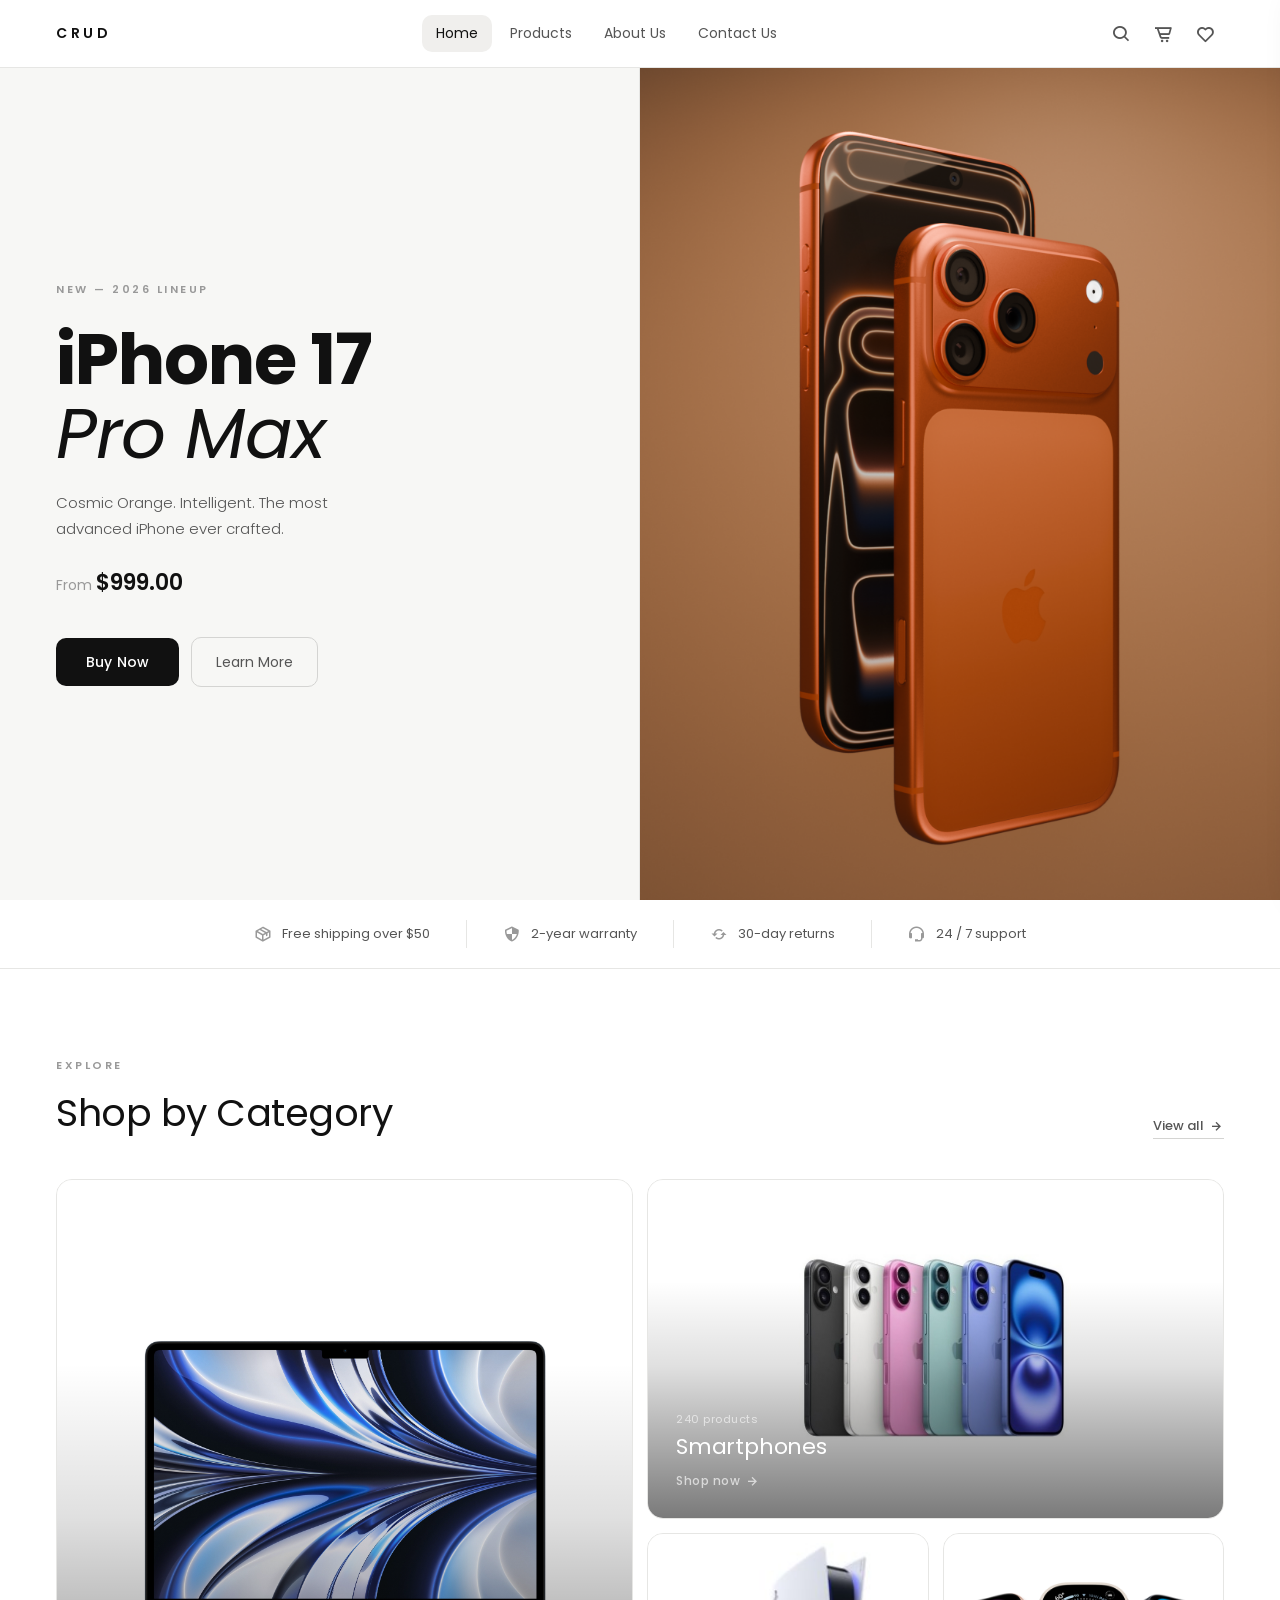
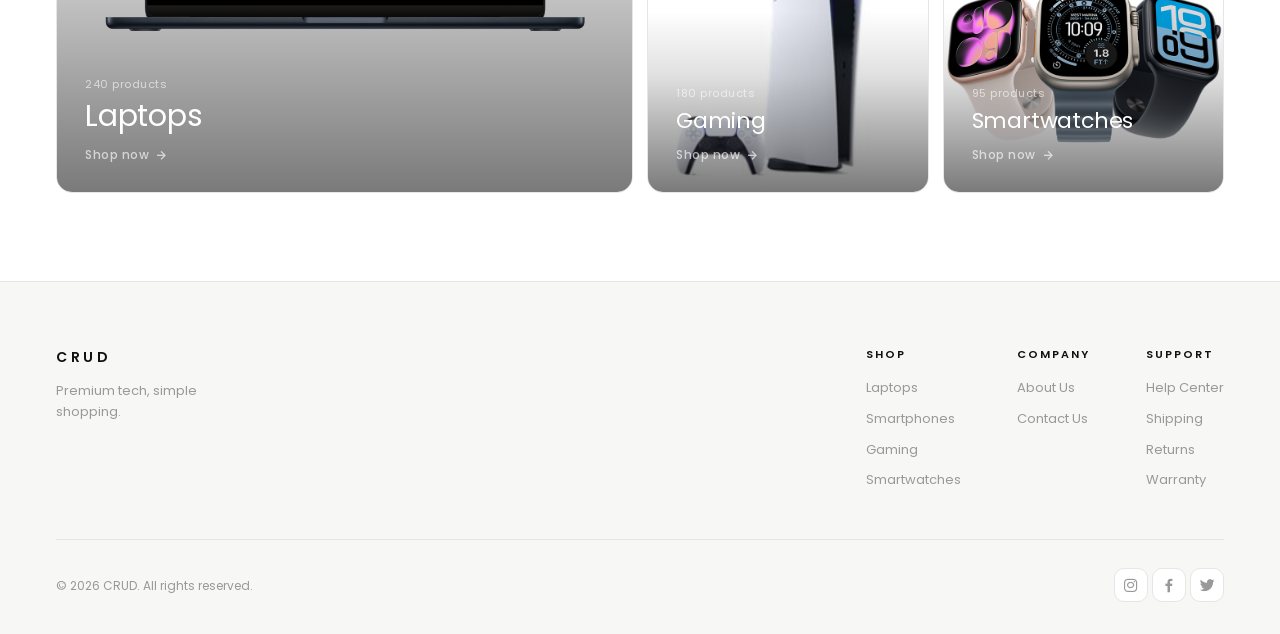
==== crud_store/index.html @ bd0807c9 "Add files via upload" ====
<!DOCTYPE html>
<html lang="en">
<head>
    <meta charset="UTF-8">
    <meta name="viewport" content="width=device-width, initial-scale=1.0">
    <title>CRUD — Tech Store</title>
    <link href="https://fonts.googleapis.com/css2?family=Poppins:ital,wght@0,300;0,400;0,500;0,600;1,400&display=swap" rel="stylesheet">
    <link href='https://unpkg.com/boxicons@2.1.4/css/boxicons.min.css' rel='stylesheet'>
    <link rel="stylesheet" href="style.css">
</head>
<body>

    <!-- ══ NAVBAR ══ -->
    <nav class="navbar" id="navbar">
        <!-- Add id="logo-trigger" to your existing logo element -->
        <p class="logo" id="logo-trigger">CRUD</p>
        <div class="nav-links">
            <a href="index.html" class="nav-link" style="color:#111111; background:#f0efed;">Home</a>
            <a href="products.html" class="nav-link">Products</a>
            <a href="about.html" class="nav-link">About Us</a>
            <a href="contact.html" class="nav-link">Contact Us</a>
        </div>
        <div class="nav-icons">
            <a href="#" aria-label="Search" id="search-trigger"><i class='bx bx-search'></i></a>
            
            <a href="#" aria-label="Cart" class="cart-wrap" id="cart-trigger">
                <i class='bx bx-cart-alt'></i>
                <span class="cart-badge" id="cart-counter">0</span>
            </a>
            
            <a href="#" aria-label="Wishlist" class="wish-wrap" id="wishlist-trigger">
                <i class='bx bx-heart'></i>
                <span class="wishlist-badge" id="wishlist-counter">0</span>
            </a>
        </div>
    </nav>

    <!-- Secret hint element (invisible until triggered) -->
    <div class="logo-hint" id="logo-hint"></div>

    <!-- ══ BANNER ══ -->
    <section class="banner">
        <div class="banner-left">
            <span class="banner-eyebrow" id="banner-eyebrow">New — 2026 Lineup</span>
            <h1 class="banner-title" id="banner-title">iPhone 17<br><em>Pro Max</em></h1>
            <p class="banner-desc" id="banner-desc">Cosmic Orange. Intelligent. The most advanced iPhone ever crafted.</p>
            <p class="banner-price" id="banner-price">From <strong>$999.00</strong></p>
            <div class="banner-btns">
                <a href="products.html" class="btn-dark">Buy Now</a>
                <a href="#" class="btn-ghost">Learn More</a>
            </div>
        </div>
        <div class="banner-right">
            <div class="banner-img-wrap">
                <img src="assets/haeder.png" alt="Featured Product" class="banner-img" id="banner-img">
            </div>
        </div>
    </section>

    <!-- ══ TRUST BAR ══ -->
    <div class="trust-bar">
        <div class="trust-item"><i class='bx bx-package'></i><span>Free shipping over $50</span></div>
        <div class="trust-divider"></div>
        <div class="trust-item"><i class='bx bx-shield-quarter'></i><span>2-year warranty</span></div>
        <div class="trust-divider"></div>
        <div class="trust-item"><i class='bx bx-refresh'></i><span>30-day returns</span></div>
        <div class="trust-divider"></div>
        <div class="trust-item"><i class='bx bx-support'></i><span>24 / 7 support</span></div>
    </div>

    <!-- ══ CATEGORIES ══ -->
    <section class="categories">
        <div class="section-header">
            <div>
                <p class="section-eyebrow">Explore</p>
                <h2 class="section-title">Shop by Category</h2>
            </div>
            <a href="#" class="view-all">View all <i class='bx bx-right-arrow-alt'></i></a>
        </div>
        <div class="cat-grid">
            <div class="cat-card cat-large">
                <a href="products.html?"><div class="cat-img-wrap"><img src="assets/macbook.jpg" alt="Laptop" class="cat-img"></div></a>
                <div class="cat-info">
                    <span class="cat-count">240 products</span>
                    <h3 class="cat-name">Laptops</h3>
                    <a href="products.html?category=laptops" class="cat-link">Shop now <i class='bx bx-right-arrow-alt'></i></a>
                </div>
            </div>
            <div class="cat-card cat-medium">
                <a href="products.html?category=smartphones"><div class="cat-img-wrap"><img src="assets/apple-iphone.jpg" alt="Smartphone" class="cat-img"></div></a>
                <div class="cat-info">
                    <span class="cat-count">240 products</span>
                    <h3 class="cat-name">Smartphones</h3>
                    <a href="products.html?category=smartphones" class="cat-link">Shop now <i class='bx bx-right-arrow-alt'></i></a>
                </div>
            </div>
            <div class="cat-card cat-small">
                <a href="products.html?category=gaming"><div class="cat-img-wrap"><img src="assets/ps5.jpg" alt="Gaming" class="cat-img"></div></a>
                <div class="cat-info">
                    <span class="cat-count">180 products</span>
                    <h3 class="cat-name">Gaming</h3>
                    <a href="products.html?category=gaming" class="cat-link">Shop now <i class='bx bx-right-arrow-alt'></i></a>
                </div>
            </div>
            <div class="cat-card cat-small">
                <a href="products.html?category=smartwatches"><div class="cat-img-wrap"><img src="assets/smartwatch.png" alt="Smartwatch" class="cat-img"></div></a>
                <div class="cat-info">
                    <span class="cat-count">95 products</span>
                    <h3 class="cat-name">Smartwatches</h3>
                    <a href="products.html?category=smartwatches" class="cat-link">Shop now <i class='bx bx-right-arrow-alt'></i></a>
                </div>
            </div>
        </div>
    </section>

    <!-- ══ FOOTER ══ -->
    <footer class="footer">
        <div class="footer-top">
            <div class="footer-brand">
                <p class="footer-logo">CRUD</p>
                <p class="footer-tagline">Premium tech, simple shopping.</p>
            </div>
            <div class="footer-nav">
                <div class="footer-col">
                    <p class="footer-col-title">Shop</p>
                    <a href="#">Laptops</a><a href="#">Smartphones</a><a href="#">Gaming</a><a href="#">Smartwatches</a>
                </div>
                <div class="footer-col">
                    <p class="footer-col-title">Company</p>
                    <a href="#">About Us</a><a href="#">Contact Us</a>
                </div>
                <div class="footer-col">
                    <p class="footer-col-title">Support</p>
                    <a href="#">Help Center</a><a href="#">Shipping</a><a href="#">Returns</a><a href="#">Warranty</a>
                </div>
            </div>
        </div>
        <div class="footer-bottom">
            <p>© 2026 CRUD. All rights reserved.</p>
            <div class="footer-social">
                <a href="#" aria-label="Instagram"><i class='bx bxl-instagram'></i></a>
                <a href="#" aria-label="Facebook"><i class='bx bxl-facebook'></i></a>
                <a href="#" aria-label="Twitter"><i class='bx bxl-twitter'></i></a>
            </div>
        </div>
    </footer>

    <script>
        // Load Dynamic Banner From API
        async function loadHeroBanner() {
            try {
                const res = await fetch('api/banner.php');
                const data = await res.json();
                if (data && data.title) {
                    document.getElementById('banner-eyebrow').textContent = data.eyebrow;
                    document.getElementById('banner-title').innerHTML = data.title.replace(/\n/g, '<br>');
                    document.getElementById('banner-desc').textContent = data.description;
                    document.getElementById('banner-price').innerHTML = data.price.includes('<strong>') ? data.price : `From <strong>${data.price}</strong>`;
                    document.getElementById('banner-img').src = data.img_path;
                }
            } catch (err) {
                console.error('Failed loading hero banner:', err);
            }
        }
        loadHeroBanner();
    </script>
    <script src="cart.js"></script>
    <script src="wishlist.js"></script>
    <script src="nav.js"></script>
    <div class="logo-hint" id="logo-hint"></div>
</body>
</html>
---- crud_store/style.css ----
@import url('https://fonts.googleapis.com/css2?family=Poppins:ital,wght@0,300;0,400;0,500;0,600;1,400&display=swap');

/* ── RESET ── */
*, *::before, *::after {
margin: 0;
padding: 0;
box-sizing: border-box;
}

html { scroll-behavior: smooth; }

body {
font-family: 'Poppins', sans-serif;
background: #ffffff;
color: #111111;
line-height: 1.6;
-webkit-font-smoothing: antialiased;
}

a { text-decoration: none; color: inherit; }

/* ══════════════════════════════════════
NAVBAR
══════════════════════════════════════ */
.navbar {
position: fixed;
top: 0; left: 0;
width: 100%;
height: 68px;
z-index: 100;
display: flex;
align-items: center;
justify-content: space-between;
padding: 0 56px;
background: rgba(255, 255, 255, 0.92);
backdrop-filter: blur(16px);
border-bottom: 1px solid #e6e6e4;
transition: box-shadow 0.3s cubic-bezier(0.4, 0, 0.2, 1);
}

.navbar.scrolled {
box-shadow: 0 2px 24px rgba(0, 0, 0, 0.06);
}

.logo {
font-size: 14px;
font-weight: 600;
letter-spacing: 3.5px;
color: #111111;
}

.nav-links {
display: flex;
gap: 4px;
}

.nav-link {
font-size: 14px;
font-weight: 400;
color: #555555;
padding: 7px 14px;
border-radius: 10px;
transition: color 0.2s, background 0.2s;
}

.nav-link:hover {
color: #111111;
background: #f7f7f5;
}

.nav-icons {
display: flex;
align-items: center;
gap: 4px;
}

.nav-icons a {
width: 38px;
height: 38px;
display: flex;
align-items: center;
justify-content: center;
font-size: 20px;
color: #555555;
border-radius: 10px;
transition: color 0.2s, background 0.2s;
position: relative;
}

.nav-icons a:hover {
color: #111111;
background: #f7f7f5;
}

/* ══ NAV ICON WRAPPERS ══ */
.cart-wrap, .wish-wrap { 
position: relative; 
display: flex; 
align-items: center; 
}

/* ══ GLOBAL BADGE STYLING (Matches Products Page) ══ */
.cart-badge, .wishlist-badge {
position: absolute; 
top: -6px;        /* Match this to exactly where you want it vertically */
right: -8px;      /* Snaps right against the upper edge of the icon */
background: #111111; 
color: #ffffff;
font-size: 10px; 
font-weight: 600;
width: 16px; 
height: 16px;
border-radius: 50%;
display: none;    /* The JavaScript script handles showing this as 'flex' if count > 0 */
align-items: center; 
justify-content: center;
}


.wish-drawer-close { cursor: pointer; border: none; background: none; font-size: 24px; }

/* ══════════════════════════════════════
BANNER
══════════════════════════════════════ */
.banner {
display: grid;
grid-template-columns: 1fr 1fr;
min-height: 100vh;
padding-top: 68px;
background: #f7f7f5;
}

.banner-left {
display: flex;
flex-direction: column;
justify-content: center;
padding: 80px 56px;
border-right: 1px solid #e6e6e4;
}

.banner-eyebrow {
display: inline-block;
font-size: 11px;
font-weight: 600;
letter-spacing: 2.5px;
text-transform: uppercase;
color: #999999;
margin-bottom: 24px;
}

.banner-title {
font-family: 'Poppins', sans-serif;
font-size: clamp(48px, 5.5vw, 80px);
font-weight:bolder;
line-height: 1.05;
letter-spacing: -1px;
color: #111111;
margin-bottom: 20px;
}

.banner-title em {
font-style: italic;
font-weight: 400;
}

.banner-desc {
font-size: 15px;
font-weight: 300;
color: #555555;
max-width: 340px;
line-height: 1.7;
margin-bottom: 24px;
}

.banner-price {
font-size: 14px;
color: #999999;
margin-bottom: 36px;
}

.banner-price strong {
font-size: 22px;
font-weight: 600;
color: #111111;
}

.banner-btns {
display: flex;
gap: 12px;
align-items: center;
}

.btn-dark {
display: inline-block;
background: #111111;
color: #ffffff;
font-size: 14px;
font-weight: 500;
padding: 13px 30px;
border-radius: 10px;
letter-spacing: 0.2px;
transition: background 0.2s, transform 0.15s;
}

.btn-dark:hover {
background: #333333;
transform: translateY(-1px);
}

.btn-ghost {
display: inline-block;
color: #555555;
font-size: 14px;
font-weight: 400;
padding: 13px 24px;
border-radius: 10px;
border: 1px solid #d4d4d2;
transition: color 0.2s, border-color 0.2s, background 0.2s;
}

.btn-ghost:hover {
color: #111111;
border-color: #111111;
background: #f0efed;
}

.banner-right {
position: relative;
overflow: hidden;
}

/* ══════════════════════════════════════
PLACEHOLDER
══════════════════════════════════════ */
.banner-img-wrap {
position: absolute;
inset: 0;
background-color: #ebebea;
}

.banner-img-wrap::after {
content: 'Banner Image';
position: absolute;
top: 50%;
left: 50%;
transform: translate(-50%, -50%);
font-size: 12px;
font-weight: 500;
letter-spacing: 2px;
color: #bbbbba;
white-space: nowrap;
pointer-events: none;
}

.banner-img {
width: 100%;
height: 100%;
object-fit: cover;
display: block;
position: relative;
z-index: 1;
transition: transform 0.6s cubic-bezier(0.4, 0, 0.2, 1);
}

.banner-right:hover .banner-img { transform: scale(1.02); }

/* ══════════════════════════════════════
TRUST BAR
══════════════════════════════════════ */
.trust-bar {
display: flex;
align-items: center;
justify-content: center;
background: #ffffff;
border-bottom: 1px solid #e6e6e4;
padding: 20px 56px;
}

.trust-item {
display: flex;
align-items: center;
gap: 10px;
padding: 0 36px;
font-size: 13px;
font-weight: 400;
color: #555555;
}

.trust-item i {
font-size: 18px;
color: #999999;
}

.trust-divider {
width: 1px;
height: 28px;
background: #e6e6e4;
flex-shrink: 0;
}

/* ══════════════════════════════════════
CATEGORIES
══════════════════════════════════════ */
.categories {
padding: 88px 56px;
background: #ffffff;
}

.section-header {
display: flex;
align-items: flex-end;
justify-content: space-between;
margin-bottom: 36px;
}

.section-eyebrow {
font-size: 11px;
font-weight: 600;
letter-spacing: 2.5px;
text-transform: uppercase;
color: #999999;
margin-bottom: 8px;
}

.section-title {
font-family: 'Poppins', sans-serif;
font-size: clamp(26px, 3vw, 38px);
font-weight: 400;
letter-spacing: -0.5px;
color: #111111;
}

.view-all {
display: inline-flex;
align-items: center;
gap: 4px;
font-size: 13px;
font-weight: 500;
color: #555555;
border-bottom: 1px solid #d4d4d2;
padding-bottom: 2px;
transition: color 0.2s, border-color 0.2s;
margin-bottom: 4px;
}

.view-all i { font-size: 16px; transition: transform 0.2s; }
.view-all:hover { color: #111111; border-color: #111111; }
.view-all:hover i { transform: translateX(3px); }

/* ══════════════════════════════════════
CATEGORY GRID LAYOUT
══════════════════════════════════════ */
.cat-grid {
display: grid;
grid-template-columns: repeat(8, 1fr);
grid-template-rows: 340px 260px;
gap: 14px;
}

.cat-large  { grid-column: span 4; grid-row: span 2; }
.cat-medium { grid-column: span 4; grid-row: span 1; }
.cat-small  { grid-column: span 2; grid-row: span 1; }

/* ══════════════════════════════════════
CARD BASE
══════════════════════════════════════ */
.cat-card {
position: relative;
border-radius: 16px;
overflow: hidden;
background: #f7f7f5;
border: 1px solid #e6e6e4;
cursor: pointer;
transition: transform 0.28s cubic-bezier(0.4, 0, 0.2, 1), box-shadow 0.28s cubic-bezier(0.4, 0, 0.2, 1);
}

.cat-card:hover {
transform: translateY(-4px);
box-shadow: 0 16px 40px rgba(0, 0, 0, 0.09);
}

/* ══════════════════════════════════════
IMG PLACEHOLDER
══════════════════════════════════════ */
.cat-img-wrap {
position: absolute;
inset: 0;
background-color: #ebebea;
}

.cat-img-wrap::after {
content: 'Image';
position: absolute;
top: 50%;
left: 50%;
transform: translate(-50%, -50%);
font-size: 11px;
font-weight: 500;
letter-spacing: 2px;
text-transform: uppercase;
color: #bbbbba;
pointer-events: none;
}

.cat-img {
width: 100%;
height: 100%;
object-fit: cover;
display: block;
position: relative;
z-index: 1;
transition: transform 0.5s cubic-bezier(0.4, 0, 0.2, 1);
}

.cat-card:hover .cat-img { transform: scale(1.04); }

.cat-card::after {
content: '';
position: absolute;
inset: 0;
background: linear-gradient(
to top,
rgba(0, 0, 0, 0.52) 0%,
rgba(0, 0, 0, 0.12) 45%,
transparent 70%
);
z-index: 2;
pointer-events: none;
}

/* ══════════════════════════════════════
CARD TEXT
══════════════════════════════════════ */
.cat-info {
position: absolute;
bottom: 0;
left: 0; right: 0;
z-index: 3;
padding: 28px;
color: #ffffff;
display: flex;
flex-direction: column;
gap: 5px;
}

.cat-count {
font-size: 11px;
font-weight: 400;
letter-spacing: 0.5px;
opacity: 0.6;
}

.cat-name {
font-family: 'Poppins', sans-serif;
font-size: 22px;
font-weight: 400;
letter-spacing: -0.2px;
line-height: 1.2;
}

.cat-large .cat-name { font-size: 30px; }

.cat-link {
display: inline-flex;
align-items: center;
gap: 4px;
font-size: 12px;
font-weight: 500;
letter-spacing: 0.5px;
color: rgba(255, 255, 255, 0.65);
margin-top: 6px;
transition: color 0.2s, gap 0.2s;
}

.cat-link i { font-size: 16px; }
.cat-card:hover .cat-link { color: #ffffff; gap: 8px; }

/* ══════════════════════════════════════
FOOTER
══════════════════════════════════════ */
.footer {
background: #f7f7f5;
border-top: 1px solid #e6e6e4;
padding: 64px 56px 32px;
}

.footer-top {
display: flex;
justify-content: space-between;
gap: 48px;
padding-bottom: 48px;
border-bottom: 1px solid #e6e6e4;
margin-bottom: 28px;
}

.footer-brand {
max-width: 200px;
}

.footer-logo {
font-size: 14px;
font-weight: 600;
letter-spacing: 3.5px;
margin-bottom: 12px;
}

.footer-tagline {
font-size: 13px;
color: #999999;
line-height: 1.6;
}

.footer-nav {
display: flex;
gap: 56px;
}

.footer-col {
display: flex;
flex-direction: column;
gap: 10px;
}

.footer-col-title {
font-size: 11px;
font-weight: 600;
letter-spacing: 2px;
text-transform: uppercase;
color: #111111;
margin-bottom: 4px;
}

.footer-col a {
font-size: 13px;
color: #999999;
transition: color 0.2s;
}

.footer-col a:hover { color: #111111; }

.footer-bottom {
display: flex;
align-items: center;
justify-content: space-between;
}

.footer-bottom > p {
font-size: 12px;
color: #999999;
}

.footer-social {
display: flex;
gap: 4px;
}

.footer-social a {
width: 34px;
height: 34px;
display: flex;
align-items: center;
justify-content: center;
font-size: 18px;
color: #999999;
border-radius: 10px;
border: 1px solid #e6e6e4;
background: #ffffff;
transition: color 0.2s, border-color 0.2s;
}

.footer-social a:hover {
color: #111111;
border-color: #d4d4d2;
}

/* ══════════════════════════════════════
PRODUCT PAGE
══════════════════════════════════════ */

.sidebar {
width: 220px;
height: calc(100vh - 68px - 59px);
background: #f7f7f5;
border-right: 1px solid #e6e6e4;
padding: 32px 30px;
}

li {
list-style: none;
margin-bottom: 5px;
padding: 7px 15px;
border-radius: 10px;
}

.sidebar li.active{
background-color: #ebebeb;
font-weight: 500;
color: #111111;
}

.sidebar li.active a{
font-weight: 700;
color: #111111;
}

li:hover {
background-color: #ebebeb;
transition: background-color 0.3s ease;
font-weight: 500;
transition: font-weight 0.3s ease;
}

li a { font-size: 13px; color: #4e4e4e;}

.cat {
font-size: 13px;
font-weight: 600;
letter-spacing: 2px;
text-transform: uppercase;
color: #999999;
margin-bottom: 20px;
}

.parent {
display: grid;
grid-template-columns: 220px auto;
grid-template-rows: 68px auto 59px;
}

.div1 {
grid-column: span 2 / span 2;
position: fixed;
z-index: 100;
}

.div2 {
grid-column: 1;
grid-row: 2;
grid-row-start: 2;
position: fixed;
margin-top: 68px;
z-index: 50;
}

.div3 {
grid-column: span 2 / span 2;
grid-column-start: 1;
grid-row-start: 3;
position: fixed;
bottom: 0;
width: 100%;
z-index: 100;
}

.div4 {
grid-column: 2;
grid-row: 2;
grid-column-start: 2;
grid-row-start: 2;
padding: 30px 50px;
}

/* ══════════════════════════════════════
PRODUCT BODY
══════════════════════════════════════ */
.topbar {
display: flex;
align-items: flex-start;
justify-content: space-between;
margin-bottom: 24px;
gap: 16px;
flex-wrap: wrap;
}

.topbar-right {
display: flex;
align-items: center;
gap: 8px;
flex-wrap: wrap;
}

.topbar-left h1 {
font-size: 20px;
font-weight: 400;
letter-spacing: -0.3px;
color: #111111;
}

.topbar-left p {
font-size: 13px;
color: #999999;
margin-top: 2px;
}

.search-box {
display: flex;
align-items: center;
gap: 7px;
background: #f7f7f5;
border: 1px solid #e6e6e4;
border-radius: 9px;
padding: 8px 13px;
transition: border-color 0.18s;
}

.search-box input {
border: none;
background: transparent;
outline: none;
font-family: 'Poppins', sans-serif;
font-size: 13px;
color: #111111;
width: 180px;
}

.sort-select {
font-family: 'Poppins', sans-serif;
font-size: 13px;
color: #555555;
background: #f7f7f5;
border: 1px solid #e6e6e4;
border-radius: 9px;
padding: 8px 30px 8px 12px;
outline: none;
cursor: pointer;
appearance: none;
background-repeat: no-repeat;
background-position: right 10px center;
transition: border-color 0.18s;
}

.bx-chevron-down {
font-size: 16px;
color: #000000;
}

/* ══════════════════════════════════════
PRODUCT FOOTER
══════════════════════════════════════ */
.product-footer {
background: #f7f7f5;
border-top: 1px solid #e6e6e4;
padding: 12px 56px 12px;
}

.footer-bottom.product {
display: flex;
align-items: center;
justify-content: space-between;
}

.footer-bottom.product > p {
font-size: 12px;
color: #999999;
}

.footer-social.product {
display: flex;
gap: 4px;
}

.footer-social.product a {
width: 34px;
height: 34px;
display: flex;
align-items: center;
justify-content: center;
font-size: 18px;
color: #999999;
border-radius: 10px;
border: 1px solid #e6e6e4;
background: #ffffff;
transition: color 0.2s, border-color 0.2s;
}

.footer-social.product a:hover {
color: #111111;
border-color: #d4d4d2;
}

/* ══════════════════════════════════════
RESULT COUNT
══════════════════════════════════════ */
.result-count {
font-size: 12.5px;
color: #bbbbba;
margin-bottom: 16px;
display: block;
}

/* Product grid */
.product-grid {
display: grid;
grid-template-columns: repeat(auto-fill, minmax(200px, 1fr));
gap: 16px;
}

/* Product card */
.product-card {
border: 1px solid #e6e6e4;
border-radius: 14px;
overflow: hidden;
background: #ffffff;
cursor: pointer;
position: relative;
display: flex;
flex-direction: column;
transition: border-color 0.22s, box-shadow 0.22s, transform 0.22s;
}
.product-card:hover {
border-color: #d4d4d2;
box-shadow: 0 8px 28px rgba(0,0,0,0.07);
transform: translateY(-3px);
}

/* Badge */
.card-badge {
position: absolute; top: 11px; left: 11px; z-index: 2;
font-size: 9.5px; font-weight: 600; letter-spacing: 0.6px;
text-transform: uppercase; padding: 3px 8px; border-radius: 20px;
pointer-events: none;
}
.badge-new  { background: #111111; color: #ffffff; }
.badge-sale { background: #e8483a; color: #ffffff; }
.badge-hot  { background: #f5a623; color: #ffffff; }

/* (badge styles consolidated in navbar section above) */

.card-wish {
position: absolute; top: 9px; right: 9px; z-index: 3;
width: 30px; height: 30px; border-radius: 50%;
background: rgba(255,255,255,0.9); border: 1px solid #e6e6e4;
display: flex; align-items: center; justify-content: center;
font-size: 16px; color: #cccccc; cursor: pointer;
transition: color 0.18s, border-color 0.18s;
}
.card-wish:hover, .card-wish.active { color: #e8483a; border-color: #e8483a; }

/* Image area */
.card-img {
width: 100%; aspect-ratio: 1 / 1;
background: #f7f7f5;
display: flex; align-items: center; justify-content: center;
font-size: 60px; flex-shrink: 0; user-select: none;
transition: background 0.22s;
object-fit: contain;
overflow: hidden;
}

.card-img img {
width: 100%;
height: 100%;
object-fit: cover;
transition: transform 0.5s cubic-bezier(0.4, 0, 0.2, 1);
}

.product-card:hover .card-img { background: #f0f0ee; }

/* Card body */
.card-body {
padding: 14px 15px 15px;
display: flex; flex-direction: column; gap: 4px; flex: 1;
}
.card-cat {
font-size: 10px; font-weight: 500;
letter-spacing: 1.5px; text-transform: uppercase; color: #bbbbba;
}
.card-name {
font-size: 13.5px; font-weight: 500; color: #111111;
line-height: 1.4;
display: -webkit-box;
-webkit-box-orient: vertical;
overflow: hidden;
}
.card-stars { display: flex; align-items: center; gap: 3px; margin-top: 1px; }
.card-stars i { font-size: 11px; color: #f5a623; }
.card-stars i.empty { color: #e0e0de; }
.card-stars span { font-size: 11px; color: #bbbbba; margin-left: 2px; }

.card-footer {
display: flex; align-items: center; justify-content: space-between;
margin-top: auto; padding-top: 11px;
border-top: 1px solid #f2f2f0;
}
.card-prices { display: flex; align-items: baseline; gap: 6px; }
.card-price { font-size: 16px; font-weight: 600; color: #111111; }
.card-price-old { font-size: 12px; color: #cccccc; text-decoration: line-through; }

.card-add {
width: 32px; height: 32px;
background: #111111; color: #ffffff;
border: none; border-radius: 9px;
display: flex; align-items: center; justify-content: center;
font-size: 17px; cursor: pointer; flex-shrink: 0;
transition: background 0.18s, transform 0.14s;
}
.card-add:hover { background: #333333; }
.card-add:active { transform: scale(0.93); }

/* No results */
.no-results {
grid-column: 1 / -1;
text-align: center; padding: 80px 20px; color: #bbbbba;
}
.no-results i { font-size: 36px; display: block; margin-bottom: 10px; }
.no-results p { font-size: 14px; color: #999999; }
.no-results small { font-size: 12px; }

/* Toast */
.toast {
position: fixed; bottom: 24px; left: 50%;
transform: translateX(-50%) translateY(16px);
background: #111111; color: #ffffff;
font-size: 13px; padding: 9px 18px; border-radius: 9px;
white-space: nowrap; opacity: 0; pointer-events: none;
transition: opacity 0.2s, transform 0.2s; z-index: 999;
display: flex; align-items: center; gap: 7px;
}
.toast.show { opacity: 1; transform: translateX(-50%) translateY(0); }

/* ══════════════════════════════════════
ABOUT PAGE
══════════════════════════════════════ */
.page-wrap {
padding-top: 68px;
}

/* ── Page Header ── */
.page-header {
background: #f7f7f5;
border-bottom: 1px solid #e6e6e4;
padding: 64px 56px;
}

.page-header .eyebrow {
font-size: 11px;
font-weight: 600;
letter-spacing: 2.5px;
text-transform: uppercase;
color: #999999;
margin-bottom: 16px;
}

.page-header h1 {
font-size: clamp(32px, 4vw, 52px);
font-weight: 600;
letter-spacing: -1px;
color: #111111;
line-height: 1.1;
margin-bottom: 16px;
}

.page-header h1 em {
font-style: italic;
font-weight: 400;
}

.page-header p {
font-size: 14px;
font-weight: 300;
color: #777777;
max-width: 480px;
line-height: 1.75;
}

/* ── Mission ── */
.mission {
padding: 72px 56px;
background: #ffffff;
border-bottom: 1px solid #e6e6e4;
display: grid;
grid-template-columns: 220px 1fr;
gap: 64px;
align-items: start;
}

.mission-label {
font-size: 11px;
font-weight: 600;
letter-spacing: 2.5px;
text-transform: uppercase;
color: #999999;
padding-top: 6px;
}

.mission-text {
font-size: clamp(18px, 2vw, 24px);
font-weight: 300;
font-style: italic;
color: #111111;
line-height: 1.65;
letter-spacing: -0.2px;
}

/* ── Values ── */
.values {
padding: 72px 56px;
background: #f7f7f5;
border-bottom: 1px solid #e6e6e4;
}

.values .section-eyebrow { margin-bottom: 8px; }
.values .section-title   { margin-bottom: 40px; }

.values-row {
display: grid;
grid-template-columns: repeat(3, 1fr);
gap: 16px;
}

.val-card {
background: #ffffff;
border: 1px solid #e6e6e4;
border-radius: 14px;
padding: 32px 28px;
transition: box-shadow 0.22s, transform 0.22s;
}

.val-card:hover {
box-shadow: 0 8px 28px rgba(0,0,0,0.06);
transform: translateY(-3px);
}

.val-card i {
font-size: 24px;
color: #999999;
margin-bottom: 16px;
display: block;
}

.val-card h3 {
font-size: 14px;
font-weight: 600;
color: #111111;
margin-bottom: 8px;
}

.val-card p {
font-size: 13px;
font-weight: 300;
color: #777777;
line-height: 1.75;
}

/* ── Team ── */
.team {
padding: 72px 56px;
background: #ffffff;
border-bottom: 1px solid #e6e6e4;
}

.team .section-eyebrow { margin-bottom: 8px; }
.team .section-title   { margin-bottom: 32px; }

.team-list {
display: flex;
flex-direction: column;
border: 1px solid #e6e6e4;
border-radius: 14px;
overflow: hidden;
}

.member-card {
display: flex;
align-items: center;
gap: 20px;
padding: 18px 24px;
border-bottom: 1px solid #e6e6e4;
background: #ffffff;
transition: background 0.2s;
}

.member-card:last-child { border-bottom: none; }
.member-card:hover { background: #f7f7f5; }

.member-avatar {
width: 48px;
height: 48px;
border-radius: 50%;
display: flex;
align-items: center;
justify-content: center;
font-size: 20px;
color: #aaaaaa;
flex-shrink: 0;
border: 1px solid #e6e6e4;
}

.member-card:nth-child(1) .member-avatar { background: #eeeae6; }
.member-card:nth-child(2) .member-avatar { background: #e6eaee; }
.member-card:nth-child(3) .member-avatar { background: #e6eeea; }
.member-card:nth-child(4) .member-avatar { background: #eee6ea; }
.member-card:nth-child(5) .member-avatar { background: #eaeeea; }
.member-card:nth-child(6) .member-avatar { background: #eeeae6; }
.member-card:nth-child(7) .member-avatar { background: #e6e6ee; }

.member-name {
font-size: 14px;
font-weight: 600;
color: #111111;
}

.member-role {
font-size: 12px;
font-weight: 400;
color: #999999;
margin-top: 2px;
}

/* ══════════════════════════════════════
CONTACT PAGE
══════════════════════════════════════ */
/* ── Page offset for fixed navbar ── */
.page-wrap {
padding-top: 68px;
}

/* ── Page Header ── */
.page-header {
background: #f7f7f5;
border-bottom: 1px solid #e6e6e4;
padding: 64px 56px;
}

.page-header .eyebrow {
font-size: 11px;
font-weight: 600;
letter-spacing: 2.5px;
text-transform: uppercase;
color: #999999;
margin-bottom: 16px;
}

.page-header h1 {
font-size: clamp(32px, 4vw, 52px);
font-weight: 600;
letter-spacing: -1px;
color: #111111;
line-height: 1.1;
margin-bottom: 16px;
}

.page-header h1 em {
font-style: italic;
font-weight: 400;
}

.page-header p {
font-size: 14px;
font-weight: 300;
color: #777777;
max-width: 440px;
line-height: 1.75;
}

/* ── Contact Body ── */
.contact-body {
display: grid;
grid-template-columns: 1fr 400px;
align-items: start;
border-bottom: 1px solid #e6e6e4;
}

/* ── FAQ Side ── */
.faq-side {
padding: 64px 56px;
border-right: 1px solid #e6e6e4;
}

.faq-side h2 {
font-size: 16px;
font-weight: 600;
color: #111111;
margin-bottom: 28px;
}

.faq-list {
display: flex;
flex-direction: column;
border: 1px solid #e6e6e4;
border-radius: 14px;
overflow: hidden;
}

.faq-item {
border-bottom: 1px solid #e6e6e4;
}

.faq-item:last-child { border-bottom: none; }

.faq-q {
display: flex;
justify-content: space-between;
align-items: center;
padding: 20px 24px;
cursor: pointer;
transition: background 0.2s;
gap: 16px;
}

.faq-q:hover { background: #f7f7f5; }

.faq-q span {
font-size: 14px;
font-weight: 500;
color: #111111;
}

.faq-q i {
font-size: 20px;
color: #999999;
flex-shrink: 0;
transition: transform 0.25s;
}

.faq-item.open .faq-q i { transform: rotate(45deg); }

.faq-a {
font-size: 13px;
font-weight: 300;
color: #777777;
line-height: 1.75;
max-height: 0;
overflow: hidden;
transition: max-height 0.3s ease, padding 0.3s ease;
padding: 0 24px;
}

.faq-item.open .faq-a {
max-height: 200px;
padding: 0 24px 20px;
}

/* ── Info Side ── */
.info-side {
padding: 64px 48px;
background: #f7f7f5;
}

.info-side h2 {
font-size: 16px;
font-weight: 600;
color: #111111;
margin-bottom: 28px;
}

.info-item {
display: flex;
gap: 16px;
align-items: flex-start;
margin-bottom: 28px;
padding-bottom: 28px;
border-bottom: 1px solid #e6e6e4;
}

.info-item:last-of-type {
border-bottom: none;
margin-bottom: 0;
padding-bottom: 0;
}

.info-icon {
width: 38px;
height: 38px;
background: #ffffff;
border: 1px solid #e6e6e4;
border-radius: 10px;
display: flex;
align-items: center;
justify-content: center;
font-size: 18px;
color: #555555;
flex-shrink: 0;
}

.info-text p:first-child {
font-size: 12px;
font-weight: 600;
letter-spacing: 1px;
text-transform: uppercase;
color: #999999;
margin-bottom: 4px;
}

.info-text p:last-child {
font-size: 13px;
color: #333333;
font-weight: 400;
line-height: 1.6;
}

/* ══════════════════════════════════════
RESPONSIVE
══════════════════════════════════════ */
@media (max-width: 1024px) {
.navbar { padding: 0 32px; }
.trust-bar { padding: 20px 32px; }
.categories { padding: 88px 32px; }
.footer { padding: 64px 32px 32px; }
.banner { grid-template-columns: 1fr; min-height: auto; }
.banner-left { border-right: none; border-bottom: 1px solid #e6e6e4; padding: 50px 32px 56px; }
.banner-right { height: 56vw; min-height: 280px; position: relative; }
.cat-grid {
grid-template-columns: 1fr 1fr;
grid-template-rows: 260px 240px 220px;}
.cat-large  { grid-column: span 2; grid-row: span 1; }
.cat-medium { grid-column: span 2; grid-row: span 1; }
.cat-small  { grid-column: span 1; grid-row: span 1; }
.footer-nav { gap: 32px; }
.page-header { padding: 56px 32px; }
.contact-body { grid-template-columns: 1fr; }
.form-side    { padding: 56px 32px; border-right: none; border-bottom: 1px solid #e6e6e4; }
.info-side    { padding: 48px 32px; }
.faq-section  { padding: 64px 32px; }
.page-header, .mission, .values, .team { padding-left: 32px; padding-right: 32px; }
.mission { grid-template-columns: 1fr; gap: 20px; }
}

@media (max-width: 768px) {
.navbar { padding: 0 24px; }
.nav-links { display: none; }
.trust-bar { flex-wrap: wrap; gap: 16px; padding: 20px 24px; }
.trust-item { padding: 0 16px; }
.trust-divider { display: none; }
.categories { padding: 60px 24px; }
.footer { padding: 48px 24px 24px; }
.footer-top { flex-direction: column; }
.footer-nav { flex-wrap: wrap; gap: 28px; }
.page-header  { padding: 48px 24px; }
.form-side    { padding: 48px 24px; }
.form-row     { grid-template-columns: 1fr; }
.form-group.full { grid-column: span 1; }
.info-side    { padding: 40px 24px; }
.faq-section  { padding: 56px 24px; }
.page-header, .mission, .values, .team { padding-left: 24px; padding-right: 24px; }
.values-row { grid-template-columns: 1fr; }
.team-row   { grid-template-columns: repeat(2, 1fr); }
}

@media (max-width: 560px) {
.cat-grid {
grid-template-columns: 1fr;
grid-template-rows: repeat(4, 220px);
gap: 12px;
}
.cat-large, .cat-medium, .cat-small { grid-column: span 1; }
.section-header { flex-direction: column; align-items: flex-start; gap: 12px; }
}

/* ══════════════════════════════════════════════
   CART DRAWER
   ══════════════════════════════════════════════ */
.cart-overlay {
    position: fixed; inset: 0;
    background: rgba(0,0,0,0.35);
    opacity: 0; pointer-events: none;
    z-index: 1200;
    transition: opacity 0.35s ease;
}
.cart-overlay.show { opacity: 1; pointer-events: auto; }

.cart-drawer {
    position: fixed; top: 0; right: -400px;
    width: 380px; height: 100vh;
    background: #ffffff; z-index: 1201;
    box-shadow: -5px 0 30px rgba(0,0,0,0.10);
    transition: right 0.4s cubic-bezier(0.16, 1, 0.3, 1);
    display: flex; flex-direction: column;
}
.cart-drawer.show { right: 0; }

.cart-header {
    display: flex; align-items: center; justify-content: space-between;
    padding: 22px 24px 18px;
    border-bottom: 1px solid #f0efed;
    flex-shrink: 0;
}
.cart-header h3 { font-size: 16px; font-weight: 600; color: #111; }
.cart-close {
    background: none; border: none; font-size: 24px; color: #999;
    cursor: pointer; display: flex; align-items: center; transition: color 0.2s;
    width: 32px; height: 32px; justify-content: center; border-radius: 8px;
}
.cart-close:hover { background: #f7f7f5; color: #111; }

.cart-body {
    flex: 1; overflow-y: auto; padding: 16px 24px;
    display: flex; flex-direction: column; gap: 16px;
}

.cart-empty {
    display: flex; flex-direction: column; align-items: center;
    justify-content: center; height: 100%; gap: 10px;
    color: #bbb; text-align: center; padding: 60px 20px;
}
.cart-empty i { font-size: 44px; }
.cart-empty p { font-size: 14px; color: #666; font-weight: 400; }
.cart-empty small { font-size: 12px; color: #aaa; }

.cart-item {
    display: flex; gap: 14px; align-items: flex-start;
    border-bottom: 1px solid #f5f5f5; padding-bottom: 16px;
}
.cart-item:last-child { border-bottom: none; padding-bottom: 0; }

.cart-item-img {
    width: 64px; height: 64px; flex-shrink: 0;
    background: #f7f7f5; border-radius: 10px; padding: 6px;
    display: flex; align-items: center; justify-content: center; overflow: hidden;
}
.cart-item-img img { max-width: 100%; max-height: 100%; object-fit: contain; }

.cart-item-info { flex: 1; min-width: 0; }
.cart-item-name {
    font-size: 13px; font-weight: 500; color: #111;
    line-height: 1.35; margin-bottom: 4px;
    overflow: hidden; text-overflow: ellipsis; white-space: nowrap;
}
.cart-item-price { font-size: 13px; font-weight: 600; color: #111; margin-bottom: 8px; }

.cart-item-qty {
    display: inline-flex; align-items: center; gap: 8px;
    background: #f7f7f5; border-radius: 8px; padding: 4px 10px;
}
.cart-item-qty span { font-size: 13px; font-weight: 500; min-width: 16px; text-align: center; }
.qty-btn {
    background: none; border: none; font-size: 14px; color: #555;
    cursor: pointer; display: flex; align-items: center; transition: color 0.15s; padding: 0;
}
.qty-btn:hover { color: #111; }

.cart-item-remove {
    background: none; border: none; font-size: 18px; color: #ccc;
    cursor: pointer; transition: color 0.2s; flex-shrink: 0;
    display: flex; align-items: center; margin-top: 2px;
}
.cart-item-remove:hover { color: #e53935; }

.cart-footer {
    padding: 18px 24px 24px;
    border-top: 1px solid #f0efed;
    flex-shrink: 0;
}
.cart-total {
    display: flex; justify-content: space-between; align-items: center;
    margin-bottom: 14px;
}
.cart-total span:first-child { font-size: 13px; color: #888; }
.cart-total span:last-child { font-size: 18px; font-weight: 600; color: #111; }

.btn-checkout {
    width: 100%; padding: 13px;
    background: #111111; color: #ffffff;
    border: none; border-radius: 11px;
    font-family: inherit; font-size: 14px; font-weight: 500;
    cursor: pointer; transition: background 0.2s;
    display: flex; align-items: center; justify-content: center; gap: 8px;
}
.btn-checkout:hover { background: #333333; }

/* ══════════════════════════════════════════════
   WISHLIST DRAWER
   ══════════════════════════════════════════════ */
.wishlist-overlay {
    position: fixed; inset: 0;
    background: rgba(0,0,0,0.35);
    opacity: 0; pointer-events: none;
    z-index: 1200;
    transition: opacity 0.35s ease;
}
.wishlist-overlay.open { opacity: 1; pointer-events: auto; }

.wishlist-drawer {
    position: fixed; top: 0; right: -400px;
    width: 360px; height: 100vh;
    background: #ffffff; z-index: 1201;
    box-shadow: -5px 0 30px rgba(0,0,0,0.10);
    transition: right 0.4s cubic-bezier(0.16, 1, 0.3, 1);
    display: flex; flex-direction: column;
    padding: 0;
}
.wishlist-drawer.open { right: 0; }

.wish-drawer-header {
    display: flex; justify-content: space-between; align-items: center;
    padding: 22px 24px 18px;
    border-bottom: 1px solid #f0efed;
    flex-shrink: 0;
}
.wish-drawer-header h3 { font-size: 16px; font-weight: 600; color: #111; }
.wish-drawer-close {
    background: none; border: none; font-size: 24px; color: #999;
    cursor: pointer; display: flex; align-items: center; transition: color 0.2s;
    width: 32px; height: 32px; justify-content: center; border-radius: 8px;
}
.wish-drawer-close:hover { background: #f7f7f5; color: #111; }

.wish-drawer-items {
    flex: 1; overflow-y: auto; padding: 16px 24px;
    display: flex; flex-direction: column; gap: 16px;
}

.wish-item { display: flex; gap: 14px; align-items: center; border-bottom: 1px solid #f5f5f5; padding-bottom: 14px; }
.wish-item:last-child { border-bottom: none; padding-bottom: 0; }
.wish-item-img { width: 64px; height: 64px; flex-shrink: 0; border-radius: 10px; background: #f7f7f5; padding: 6px; display: flex; align-items: center; justify-content: center; overflow: hidden; }
.wish-item-img img { max-width: 100%; max-height: 100%; object-fit: contain; }
.wish-item-info { flex: 1; min-width: 0; }
.wish-item-name { font-size: 13px; font-weight: 500; color: #111; line-height: 1.35; margin-bottom: 4px; overflow: hidden; text-overflow: ellipsis; white-space: nowrap; }
.wish-item-price { font-size: 13px; font-weight: 600; color: #111; }
.wish-item-actions { display: flex; gap: 4px; flex-shrink: 0; }
.wish-action-btn { background: none; border: none; font-size: 20px; color: #bbb; transition: color 0.2s, background 0.2s; cursor: pointer; display: flex; align-items: center; padding: 6px; border-radius: 6px; }
.wish-action-btn.add-cart:hover { color: #111; background: #f0efed; }
.wish-action-btn.remove-wish:hover { color: #e53935; background: #fce4ec; }

.wish-empty { display: flex; flex-direction: column; align-items: center; justify-content: center; min-height: 200px; color: #bbb; text-align: center; gap: 10px; padding: 40px 20px; }
.wish-empty i { font-size: 44px; }
.wish-empty p { font-size: 14px; font-weight: 400; color: #666; }

/* ══════════════════════════════════════════════
   SEARCH OVERLAY
   ══════════════════════════════════════════════ */
.search-overlay {
    position: fixed; inset: 0;
    background: rgba(17,17,17,0.65);
    backdrop-filter: blur(8px);
    z-index: 2000;
    display: flex; align-items: flex-start; justify-content: center;
    padding-top: 120px;
    opacity: 0; pointer-events: none;
    transition: opacity 0.25s ease;
}
.search-overlay.open { opacity: 1; pointer-events: auto; }

.search-overlay-inner {
    width: 100%; max-width: 600px; padding: 0 24px;
    transform: translateY(-12px);
    transition: transform 0.25s ease;
}
.search-overlay.open .search-overlay-inner { transform: translateY(0); }

.search-overlay-bar {
    display: flex; align-items: center; gap: 12px;
    background: #ffffff; border-radius: 14px;
    padding: 14px 18px;
    box-shadow: 0 20px 60px rgba(0,0,0,0.25);
}
.search-overlay-bar i { font-size: 22px; color: #aaa; flex-shrink: 0; }
.search-overlay-bar input {
    flex: 1; border: none; outline: none;
    font-family: 'Poppins', sans-serif; font-size: 16px;
    color: #111; background: transparent;
}
.search-overlay-bar input::placeholder { color: #bbb; }
.search-overlay-close {
    background: #f0efed; border: none; width: 32px; height: 32px;
    border-radius: 8px; display: flex; align-items: center; justify-content: center;
    font-size: 20px; color: #555; cursor: pointer; flex-shrink: 0;
    transition: background 0.2s, color 0.2s;
}
.search-overlay-close:hover { background: #e0e0de; color: #111; }

.search-overlay-hint {
    margin-top: 14px; text-align: center;
    font-size: 12px; color: rgba(255,255,255,0.5);
    letter-spacing: 0.3px;
}
.search-overlay-hint kbd {
    background: rgba(255,255,255,0.15); border-radius: 4px;
    padding: 2px 6px; font-family: inherit; font-size: 11px;
}

/* ══════════════════════════════════════════════
   LOGO HINT (shared)
   ══════════════════════════════════════════════ */
.logo-hint {
    position: fixed; bottom: 24px; left: 50%; transform: translateX(-50%);
    background: #111111; color: #ffffff;
    font-size: 11px; font-weight: 500;
    padding: 8px 18px; border-radius: 20px; letter-spacing: 0.5px;
    opacity: 0; transition: opacity 0.3s; pointer-events: none; z-index: 999;
}
.logo-hint.show { opacity: 1; }
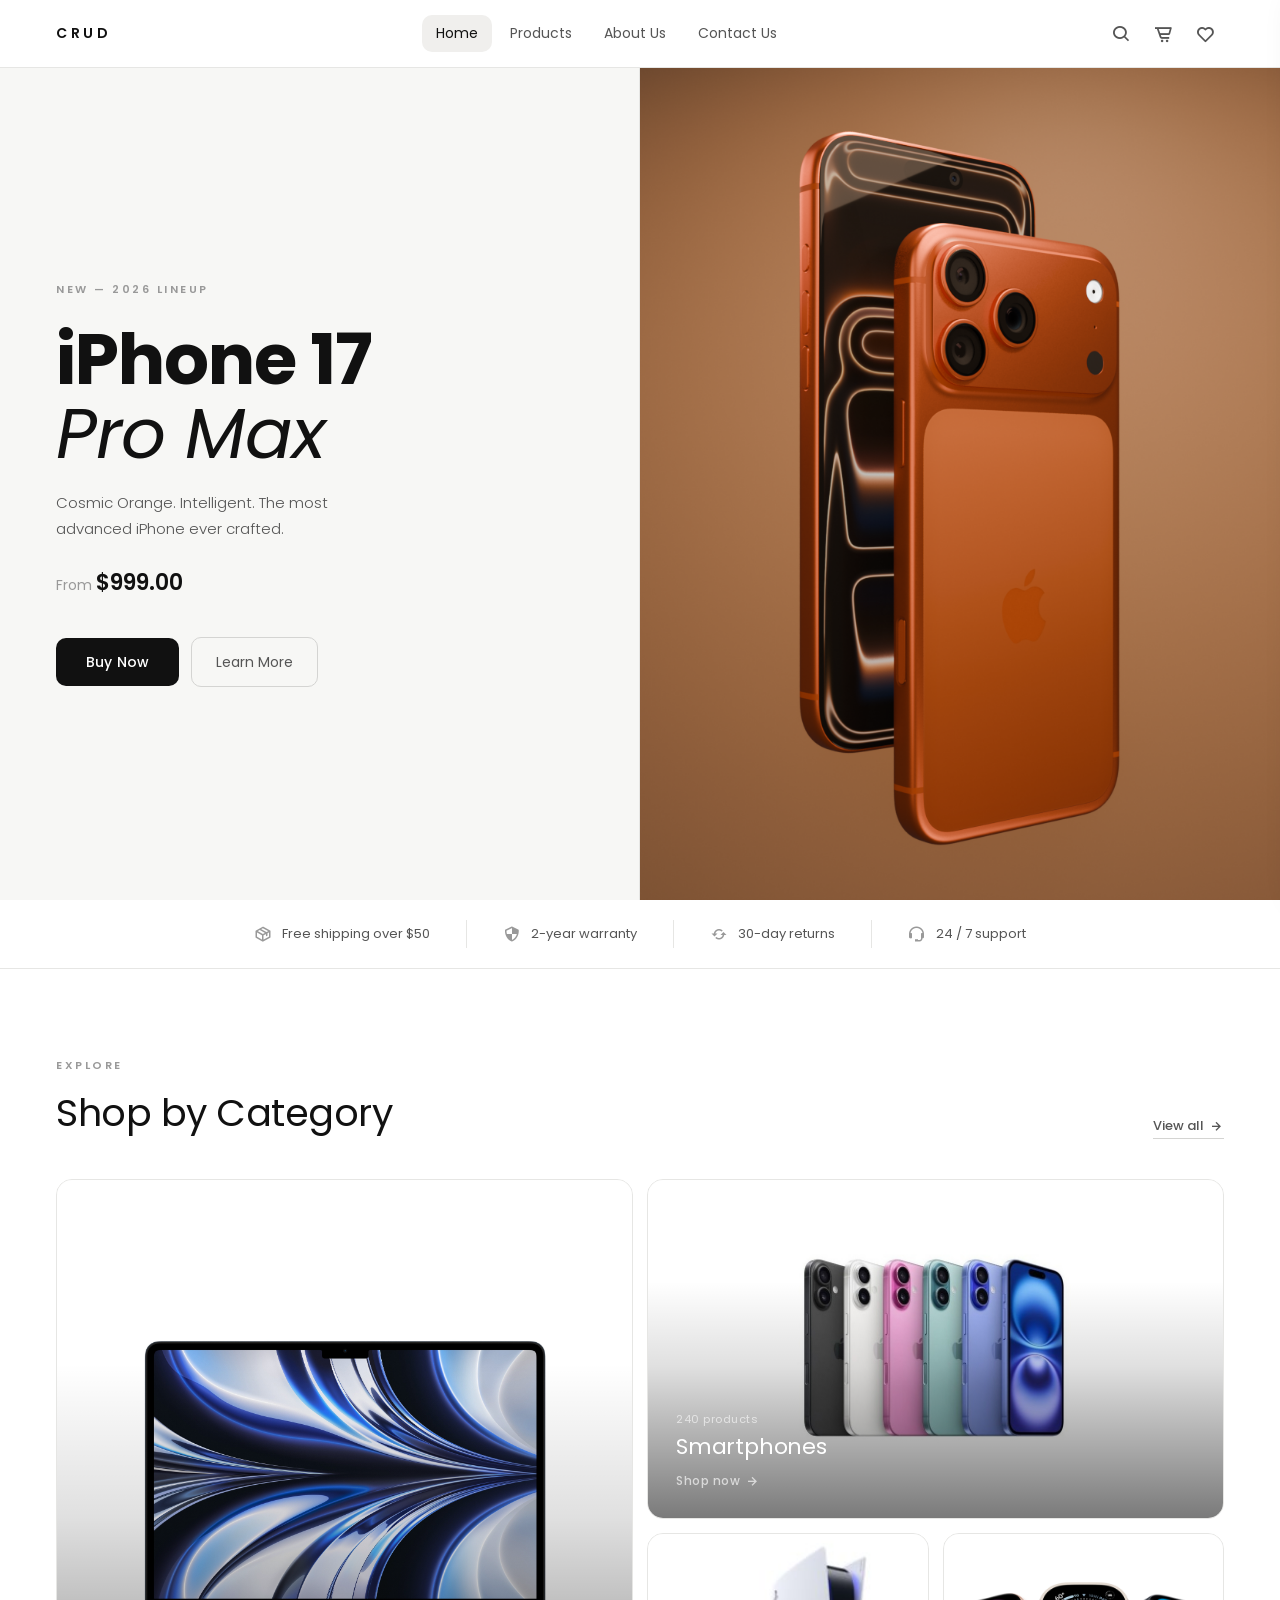
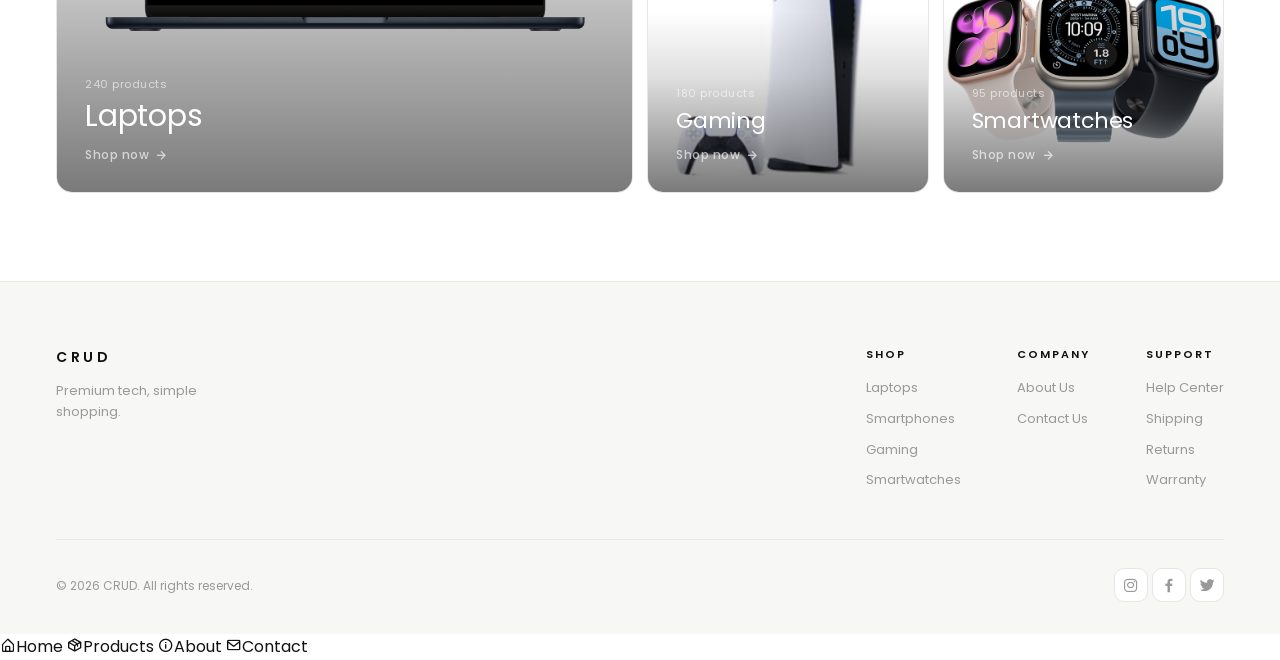
==== commit 1aba261a: "Update index.html" ====
--- a/crud_store/index.html
+++ b/crud_store/index.html
@@ -123,15 +123,15 @@
             <div class="footer-nav">
                 <div class="footer-col">
                     <p class="footer-col-title">Shop</p>
-                    <a href="#">Laptops</a><a href="#">Smartphones</a><a href="#">Gaming</a><a href="#">Smartwatches</a>
+                    <a href="products.html">Laptops</a><a href="products.html?category=smartphones">Smartphones</a><a href="products.html?category=gaming">Gaming</a><a href="products.html?category=smartwatches">Smartwatches</a>
                 </div>
                 <div class="footer-col">
                     <p class="footer-col-title">Company</p>
-                    <a href="#">About Us</a><a href="#">Contact Us</a>
+                    <a href="about.html">About Us</a><a href="contact.html">Contact Us</a>
                 </div>
                 <div class="footer-col">
                     <p class="footer-col-title">Support</p>
-                    <a href="#">Help Center</a><a href="#">Shipping</a><a href="#">Returns</a><a href="#">Warranty</a>
+                    <a href="#">Help Center</a><a href="shipping.html">Shipping</a><a href="returns.html">Returns</a><a href="warranty.html">Warranty</a>
                 </div>
             </div>
         </div>
@@ -168,5 +168,13 @@
     <script src="wishlist.js"></script>
     <script src="nav.js"></script>
     <div class="logo-hint" id="logo-hint"></div>
+
+    <!-- ══ MOBILE BOTTOM NAV ══ -->
+    <nav class="mobile-bottom-nav">
+        <a href="index.html" class="active"><i class='bx bx-home-alt'></i>Home</a>
+        <a href="products.html"><i class='bx bx-package'></i>Products</a>
+        <a href="about.html"><i class='bx bx-info-circle'></i>About</a>
+        <a href="contact.html"><i class='bx bx-envelope'></i>Contact</a>
+    </nav>
 </body>
-</html>+</html>
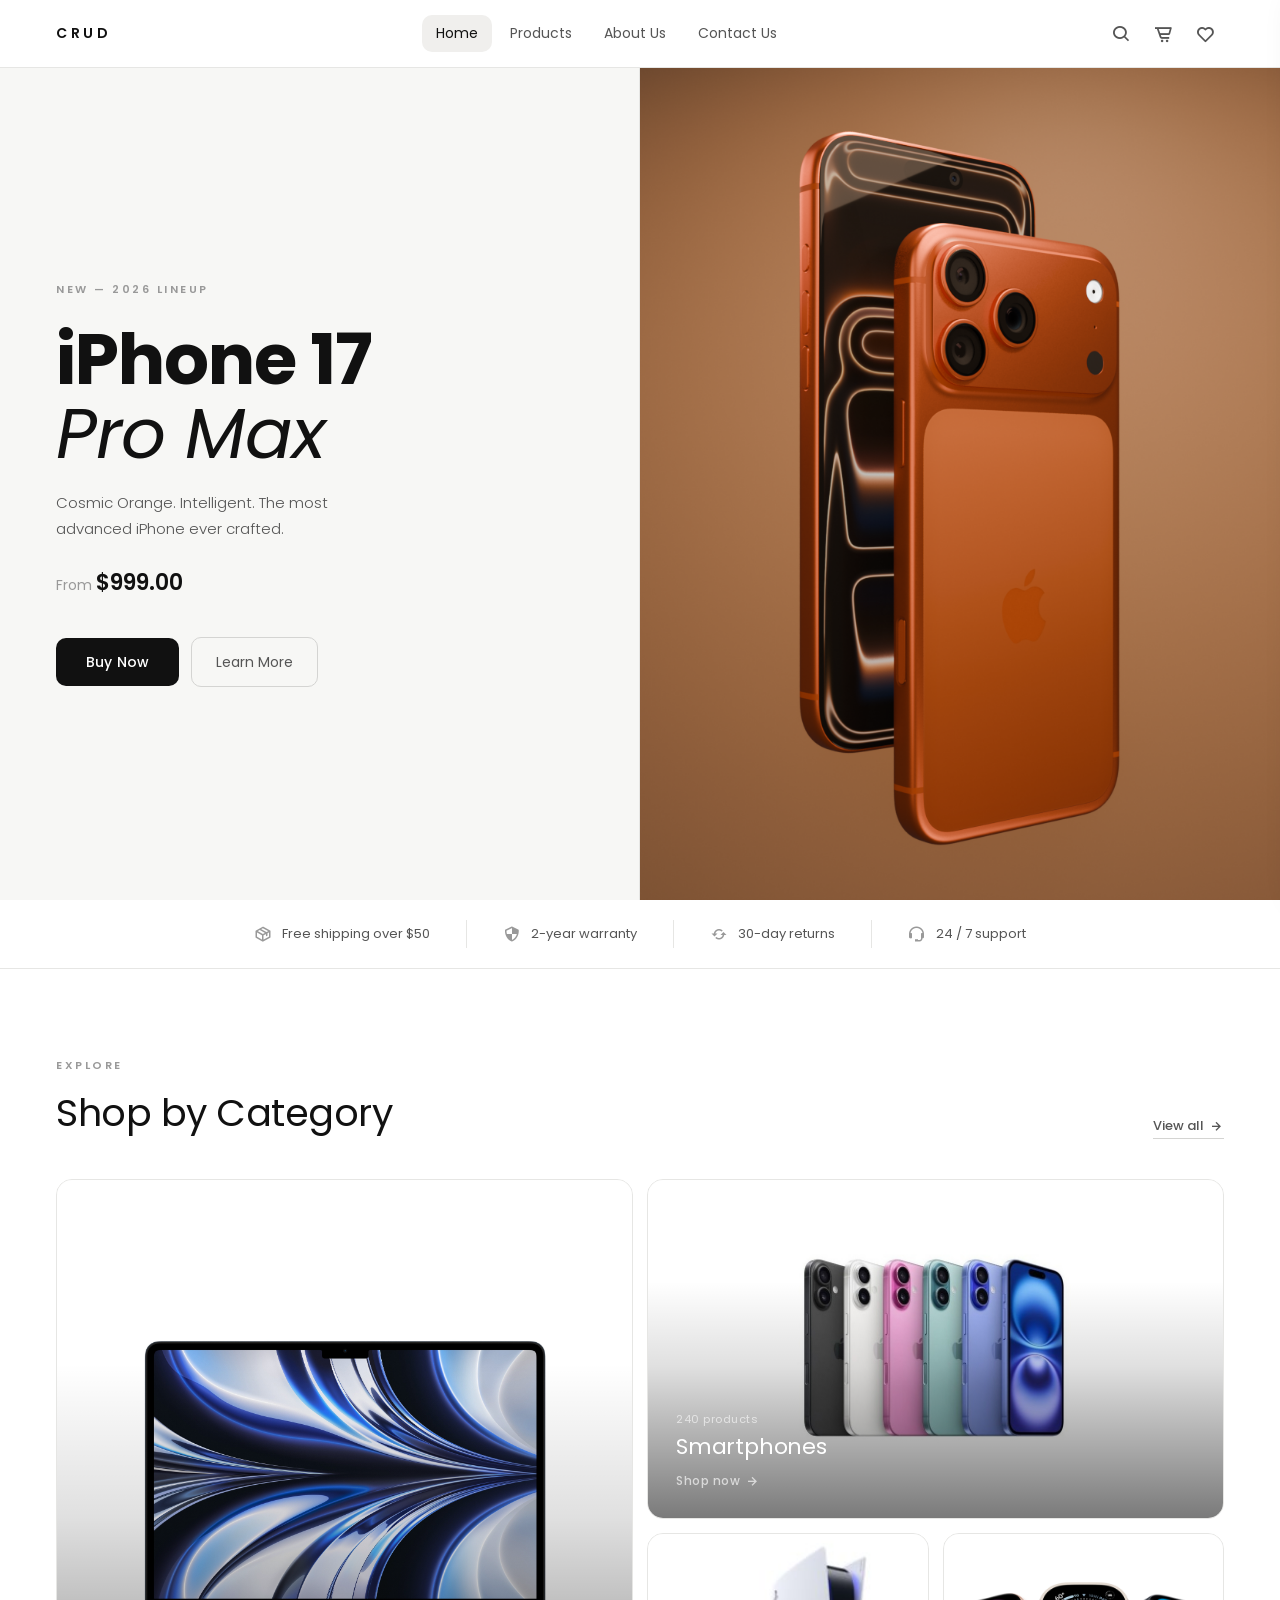
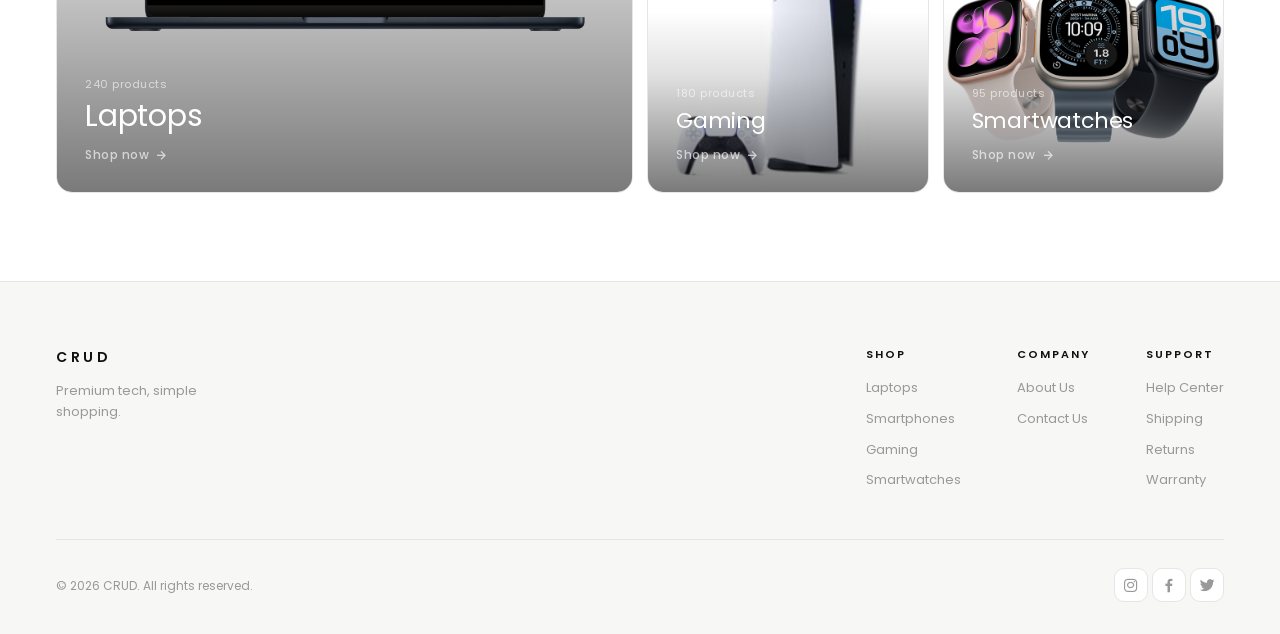
==== commit e1151e88: "Update index.html" ====
--- a/crud_store/index.html
+++ b/crud_store/index.html
@@ -10,171 +10,212 @@
 </head>
 <body>
 
-    <!-- ══ NAVBAR ══ -->
-    <nav class="navbar" id="navbar">
-        <!-- Add id="logo-trigger" to your existing logo element -->
-        <p class="logo" id="logo-trigger">CRUD</p>
-        <div class="nav-links">
-            <a href="index.html" class="nav-link" style="color:#111111; background:#f0efed;">Home</a>
-            <a href="products.html" class="nav-link">Products</a>
-            <a href="about.html" class="nav-link">About Us</a>
-            <a href="contact.html" class="nav-link">Contact Us</a>
-        </div>
-        <div class="nav-icons">
-            <a href="#" aria-label="Search" id="search-trigger"><i class='bx bx-search'></i></a>
-            
-            <a href="#" aria-label="Cart" class="cart-wrap" id="cart-trigger">
-                <i class='bx bx-cart-alt'></i>
-                <span class="cart-badge" id="cart-counter">0</span>
-            </a>
-            
-            <a href="#" aria-label="Wishlist" class="wish-wrap" id="wishlist-trigger">
-                <i class='bx bx-heart'></i>
-                <span class="wishlist-badge" id="wishlist-counter">0</span>
-            </a>
-        </div>
-    </nav>
-
-    <!-- Secret hint element (invisible until triggered) -->
-    <div class="logo-hint" id="logo-hint"></div>
-
-    <!-- ══ BANNER ══ -->
-    <section class="banner">
-        <div class="banner-left">
-            <span class="banner-eyebrow" id="banner-eyebrow">New — 2026 Lineup</span>
-            <h1 class="banner-title" id="banner-title">iPhone 17<br><em>Pro Max</em></h1>
-            <p class="banner-desc" id="banner-desc">Cosmic Orange. Intelligent. The most advanced iPhone ever crafted.</p>
-            <p class="banner-price" id="banner-price">From <strong>$999.00</strong></p>
-            <div class="banner-btns">
-                <a href="products.html" class="btn-dark">Buy Now</a>
-                <a href="#" class="btn-ghost">Learn More</a>
-            </div>
-        </div>
-        <div class="banner-right">
-            <div class="banner-img-wrap">
-                <img src="assets/haeder.png" alt="Featured Product" class="banner-img" id="banner-img">
-            </div>
-        </div>
-    </section>
-
-    <!-- ══ TRUST BAR ══ -->
-    <div class="trust-bar">
-        <div class="trust-item"><i class='bx bx-package'></i><span>Free shipping over $50</span></div>
-        <div class="trust-divider"></div>
-        <div class="trust-item"><i class='bx bx-shield-quarter'></i><span>2-year warranty</span></div>
-        <div class="trust-divider"></div>
-        <div class="trust-item"><i class='bx bx-refresh'></i><span>30-day returns</span></div>
-        <div class="trust-divider"></div>
-        <div class="trust-item"><i class='bx bx-support'></i><span>24 / 7 support</span></div>
-    </div>
-
-    <!-- ══ CATEGORIES ══ -->
-    <section class="categories">
-        <div class="section-header">
-            <div>
-                <p class="section-eyebrow">Explore</p>
-                <h2 class="section-title">Shop by Category</h2>
-            </div>
-            <a href="#" class="view-all">View all <i class='bx bx-right-arrow-alt'></i></a>
-        </div>
-        <div class="cat-grid">
-            <div class="cat-card cat-large">
-                <a href="products.html?"><div class="cat-img-wrap"><img src="assets/macbook.jpg" alt="Laptop" class="cat-img"></div></a>
-                <div class="cat-info">
-                    <span class="cat-count">240 products</span>
-                    <h3 class="cat-name">Laptops</h3>
-                    <a href="products.html?category=laptops" class="cat-link">Shop now <i class='bx bx-right-arrow-alt'></i></a>
-                </div>
-            </div>
-            <div class="cat-card cat-medium">
-                <a href="products.html?category=smartphones"><div class="cat-img-wrap"><img src="assets/apple-iphone.jpg" alt="Smartphone" class="cat-img"></div></a>
-                <div class="cat-info">
-                    <span class="cat-count">240 products</span>
-                    <h3 class="cat-name">Smartphones</h3>
-                    <a href="products.html?category=smartphones" class="cat-link">Shop now <i class='bx bx-right-arrow-alt'></i></a>
-                </div>
-            </div>
-            <div class="cat-card cat-small">
-                <a href="products.html?category=gaming"><div class="cat-img-wrap"><img src="assets/ps5.jpg" alt="Gaming" class="cat-img"></div></a>
-                <div class="cat-info">
-                    <span class="cat-count">180 products</span>
-                    <h3 class="cat-name">Gaming</h3>
-                    <a href="products.html?category=gaming" class="cat-link">Shop now <i class='bx bx-right-arrow-alt'></i></a>
-                </div>
-            </div>
-            <div class="cat-card cat-small">
-                <a href="products.html?category=smartwatches"><div class="cat-img-wrap"><img src="assets/smartwatch.png" alt="Smartwatch" class="cat-img"></div></a>
-                <div class="cat-info">
-                    <span class="cat-count">95 products</span>
-                    <h3 class="cat-name">Smartwatches</h3>
-                    <a href="products.html?category=smartwatches" class="cat-link">Shop now <i class='bx bx-right-arrow-alt'></i></a>
-                </div>
-            </div>
-        </div>
-    </section>
-
-    <!-- ══ FOOTER ══ -->
-    <footer class="footer">
-        <div class="footer-top">
-            <div class="footer-brand">
-                <p class="footer-logo">CRUD</p>
-                <p class="footer-tagline">Premium tech, simple shopping.</p>
-            </div>
-            <div class="footer-nav">
-                <div class="footer-col">
-                    <p class="footer-col-title">Shop</p>
-                    <a href="products.html">Laptops</a><a href="products.html?category=smartphones">Smartphones</a><a href="products.html?category=gaming">Gaming</a><a href="products.html?category=smartwatches">Smartwatches</a>
-                </div>
-                <div class="footer-col">
-                    <p class="footer-col-title">Company</p>
-                    <a href="about.html">About Us</a><a href="contact.html">Contact Us</a>
-                </div>
-                <div class="footer-col">
-                    <p class="footer-col-title">Support</p>
-                    <a href="#">Help Center</a><a href="shipping.html">Shipping</a><a href="returns.html">Returns</a><a href="warranty.html">Warranty</a>
-                </div>
-            </div>
-        </div>
-        <div class="footer-bottom">
-            <p>© 2026 CRUD. All rights reserved.</p>
-            <div class="footer-social">
-                <a href="#" aria-label="Instagram"><i class='bx bxl-instagram'></i></a>
-                <a href="#" aria-label="Facebook"><i class='bx bxl-facebook'></i></a>
-                <a href="#" aria-label="Twitter"><i class='bx bxl-twitter'></i></a>
-            </div>
-        </div>
-    </footer>
-
-    <script>
-        // Load Dynamic Banner From API
-        async function loadHeroBanner() {
-            try {
-                const res = await fetch('api/banner.php');
-                const data = await res.json();
-                if (data && data.title) {
-                    document.getElementById('banner-eyebrow').textContent = data.eyebrow;
-                    document.getElementById('banner-title').innerHTML = data.title.replace(/\n/g, '<br>');
-                    document.getElementById('banner-desc').textContent = data.description;
-                    document.getElementById('banner-price').innerHTML = data.price.includes('<strong>') ? data.price : `From <strong>${data.price}</strong>`;
-                    document.getElementById('banner-img').src = data.img_path;
-                }
-            } catch (err) {
-                console.error('Failed loading hero banner:', err);
-            }
+<!-- ══ NAVBAR ══ -->
+<nav class="navbar" id="navbar">
+    <p class="logo" id="logo-trigger">CRUD</p>
+
+    <div class="nav-links">
+        <a href="index.html" class="nav-link" style="color:#111111; background:#f0efed;">Home</a>
+        <a href="products.html" class="nav-link">Products</a>
+        <a href="about.html" class="nav-link">About Us</a>
+        <a href="contact.html" class="nav-link">Contact Us</a>
+    </div>
+
+    <div class="nav-icons">
+        <a href="#" aria-label="Search" id="search-trigger"><i class='bx bx-search'></i></a>
+        <a href="#" aria-label="Cart" class="cart-wrap" id="cart-trigger">
+            <i class='bx bx-cart-alt'></i>
+            <span class="cart-badge" id="cart-counter">0</span>
+        </a>
+        <a href="#" aria-label="Wishlist" class="wish-wrap" id="wishlist-trigger">
+            <i class='bx bx-heart'></i>
+            <span class="wishlist-badge" id="wishlist-counter">0</span>
+        </a>
+    </div>
+</nav>
+
+<div class="logo-hint" id="logo-hint"></div>
+
+<!-- ══ BANNER ══ -->
+<section class="banner">
+    <div class="banner-left">
+        <span class="banner-eyebrow" id="banner-eyebrow">New — 2026 Lineup</span>
+        <h1 class="banner-title" id="banner-title">iPhone 17<br><em>Pro Max</em></h1>
+        <p class="banner-desc" id="banner-desc">Cosmic Orange. Intelligent. The most advanced iPhone ever crafted.</p>
+        <p class="banner-price" id="banner-price">From <strong>$999.00</strong></p>
+        <div class="banner-btns">
+            <a href="products.html" class="btn-dark">Buy Now</a>
+            <a href="#" class="btn-ghost">Learn More</a>
+        </div>
+    </div>
+
+    <div class="banner-right">
+        <div class="banner-img-wrap">
+            <img src="assets/haeder.png" alt="Featured Product" class="banner-img" id="banner-img">
+        </div>
+    </div>
+</section>
+
+<!-- ══ TRUST BAR ══ -->
+<div class="trust-bar">
+    <div class="trust-item"><i class='bx bx-package'></i><span>Free shipping over $50</span></div>
+    <div class="trust-divider"></div>
+    <div class="trust-item"><i class='bx bx-shield-quarter'></i><span>2-year warranty</span></div>
+    <div class="trust-divider"></div>
+    <div class="trust-item"><i class='bx bx-refresh'></i><span>30-day returns</span></div>
+    <div class="trust-divider"></div>
+    <div class="trust-item"><i class='bx bx-support'></i><span>24 / 7 support</span></div>
+</div>
+
+<!-- ══ CATEGORIES ══ -->
+<section class="categories">
+    <div class="section-header">
+        <div>
+            <p class="section-eyebrow">Explore</p>
+            <h2 class="section-title">Shop by Category</h2>
+        </div>
+        <a href="#" class="view-all">View all <i class='bx bx-right-arrow-alt'></i></a>
+    </div>
+
+    <div class="cat-grid">
+
+        <!-- Laptops -->
+        <div class="cat-card cat-large">
+            <a href="products.html?category=Laptops">
+                <div class="cat-img-wrap">
+                    <img src="assets/macbook.jpg" alt="Laptop" class="cat-img">
+                </div>
+            </a>
+            <div class="cat-info">
+                <span class="cat-count">240 products</span>
+                <h3 class="cat-name">Laptops</h3>
+                <a href="products.html?category=Laptops" class="cat-link">Shop now <i class='bx bx-right-arrow-alt'></i></a>
+            </div>
+        </div>
+
+        <!-- Smartphones -->
+        <div class="cat-card cat-medium">
+            <a href="products.html?category=Smartphones">
+                <div class="cat-img-wrap">
+                    <img src="assets/apple-iphone.jpg" alt="Smartphone" class="cat-img">
+                </div>
+            </a>
+            <div class="cat-info">
+                <span class="cat-count">240 products</span>
+                <h3 class="cat-name">Smartphones</h3>
+                <a href="products.html?category=Smartphones" class="cat-link">Shop now <i class='bx bx-right-arrow-alt'></i></a>
+            </div>
+        </div>
+
+        <!-- Gaming -->
+        <div class="cat-card cat-small">
+            <a href="products.html?category=Gaming">
+                <div class="cat-img-wrap">
+                    <img src="assets/ps5.jpg" alt="Gaming" class="cat-img">
+                </div>
+            </a>
+            <div class="cat-info">
+                <span class="cat-count">180 products</span>
+                <h3 class="cat-name">Gaming</h3>
+                <a href="products.html?category=Gaming" class="cat-link">Shop now <i class='bx bx-right-arrow-alt'></i></a>
+            </div>
+        </div>
+
+        <!-- Smartwatches -->
+        <div class="cat-card cat-small">
+            <a href="products.html?category=Smartwatches">
+                <div class="cat-img-wrap">
+                    <img src="assets/smartwatch.png" alt="Smartwatch" class="cat-img">
+                </div>
+            </a>
+            <div class="cat-info">
+                <span class="cat-count">95 products</span>
+                <h3 class="cat-name">Smartwatches</h3>
+                <a href="products.html?category=Smartwatches" class="cat-link">Shop now <i class='bx bx-right-arrow-alt'></i></a>
+            </div>
+        </div>
+
+    </div>
+</section>
+
+<!-- ══ FOOTER ══ -->
+<footer class="footer">
+    <div class="footer-top">
+        <div class="footer-brand">
+            <p class="footer-logo">CRUD</p>
+            <p class="footer-tagline">Premium tech, simple shopping.</p>
+        </div>
+
+        <div class="footer-nav">
+
+            <div class="footer-col">
+                <p class="footer-col-title">Shop</p>
+                <a href="products.html?category=Laptops">Laptops</a>
+                <a href="products.html?category=Smartphones">Smartphones</a>
+                <a href="products.html?category=Gaming">Gaming</a>
+                <a href="products.html?category=Smartwatches">Smartwatches</a>
+            </div>
+
+            <div class="footer-col">
+                <p class="footer-col-title">Company</p>
+                <a href="about.html">About Us</a>
+                <a href="contact.html">Contact Us</a>
+            </div>
+
+            <div class="footer-col">
+                <p class="footer-col-title">Support</p>
+                <a href="#">Help Center</a>
+                <a href="shipping.html">Shipping</a>
+                <a href="returns.html">Returns</a>
+                <a href="warranty.html">Warranty</a>
+            </div>
+
+        </div>
+    </div>
+
+    <div class="footer-bottom">
+        <p>© 2026 CRUD. All rights reserved.</p>
+        <div class="footer-social">
+            <a href="#"><i class='bx bxl-instagram'></i></a>
+            <a href="#"><i class='bx bxl-facebook'></i></a>
+            <a href="#"><i class='bx bxl-twitter'></i></a>
+        </div>
+    </div>
+</footer>
+
+<!-- ══ SCRIPTS ══ -->
+<script>
+async function loadHeroBanner() {
+    try {
+        const res = await fetch('api/banner.php');
+        const data = await res.json();
+
+        if (data && data.title) {
+            document.getElementById('banner-eyebrow').textContent = data.eyebrow;
+            document.getElementById('banner-title').innerHTML = data.title.replace(/\n/g, '<br>');
+            document.getElementById('banner-desc').textContent = data.description;
+            document.getElementById('banner-price').innerHTML =
+                data.price.includes('<strong>') ? data.price : `From <strong>${data.price}</strong>`;
+            document.getElementById('banner-img').src = data.img_path;
         }
-        loadHeroBanner();
-    </script>
-    <script src="cart.js"></script>
-    <script src="wishlist.js"></script>
-    <script src="nav.js"></script>
-    <div class="logo-hint" id="logo-hint"></div>
-
-    <!-- ══ MOBILE BOTTOM NAV ══ -->
-    <nav class="mobile-bottom-nav">
-        <a href="index.html" class="active"><i class='bx bx-home-alt'></i>Home</a>
-        <a href="products.html"><i class='bx bx-package'></i>Products</a>
-        <a href="about.html"><i class='bx bx-info-circle'></i>About</a>
-        <a href="contact.html"><i class='bx bx-envelope'></i>Contact</a>
-    </nav>
+    } catch (err) {
+        console.error('Failed loading hero banner:', err);
+    }
+}
+loadHeroBanner();
+</script>
+
+<script src="cart.js"></script>
+<script src="wishlist.js"></script>
+<script src="nav.js"></script>
+
+<!-- ══ MOBILE NAV ══ -->
+<nav class="mobile-bottom-nav">
+    <a href="index.html" class="active"><i class='bx bx-home-alt'></i>Home</a>
+    <a href="products.html"><i class='bx bx-package'></i>Products</a>
+    <a href="about.html"><i class='bx bx-info-circle'></i>About</a>
+    <a href="contact.html"><i class='bx bx-envelope'></i>Contact</a>
+</nav>
+
 </body>
 </html>
--- a/crud_store/style.css
+++ b/crud_store/style.css
@@ -650,6 +650,11 @@
 bottom: 0;
 width: 100%;
 z-index: 100;
+}
+
+/* ══ MOBILE BOTTOM NAV — hidden on desktop and tablet ══ */
+.mobile-bottom-nav {
+    display: none !important;
 }
 
 .div4 {
@@ -1580,3 +1585,148 @@
     opacity: 0; transition: opacity 0.3s; pointer-events: none; z-index: 999;
 }
 .logo-hint.show { opacity: 1; }
+
+/* ══════════════════════════════════════════════
+   MOBILE  ≤ 640px
+   ══════════════════════════════════════════════ */
+@media (max-width: 640px) {
+
+    html, body { overflow-x: hidden; }
+
+    /* ── Navbar ── */
+    .navbar { padding: 0 20px; height: 56px; }
+    .nav-links { display: none; }
+    .nav-icons a { width: 36px; height: 36px; font-size: 20px; }
+
+    /* ── Page wrap (index / about / contact) ── */
+    .page-wrap { padding-top: 56px; padding-bottom: 72px; }
+
+    /* ── Banner ── */
+    .banner { grid-template-columns: 1fr; min-height: auto; padding-top: 56px; padding-bottom: 0; }
+    .banner-left { padding: 36px 20px 40px; border-right: none; border-bottom: 1px solid #e6e6e4; }
+    .banner-right { height: 56vw; min-height: 220px; position: relative; }
+
+    /* ── Trust bar ── */
+    .trust-bar { flex-wrap: wrap; gap: 14px; padding: 18px 20px; }
+    .trust-item { padding: 0; }
+    .trust-divider { display: none; }
+
+    /* ── Categories section ── */
+    .categories { padding: 48px 20px 72px; }
+    .cat-grid { grid-template-columns: 1fr; grid-template-rows: repeat(4, 200px); gap: 12px; }
+    .cat-large, .cat-medium, .cat-small { grid-column: span 1; grid-row: span 1; }
+    .section-header { flex-direction: column; align-items: flex-start; gap: 12px; }
+
+    /* ── Footer ── */
+    .footer { padding: 40px 20px 24px; }
+    .footer-top { flex-direction: column; gap: 28px; }
+    .footer-nav { flex-wrap: wrap; gap: 24px; }
+    .footer-bottom { flex-direction: column; gap: 16px; text-align: center; }
+
+    /* ── About page ── */
+    .page-header { padding: 36px 20px; }
+    .page-header, .mission, .values, .team { padding-left: 20px; padding-right: 20px; }
+    .mission { grid-template-columns: 1fr; gap: 16px; padding: 40px 20px; }
+    .values { padding: 40px 20px; }
+    .values-row { grid-template-columns: 1fr; gap: 12px; }
+    .team { padding: 40px 20px; }
+    .team-row { grid-template-columns: 1fr; gap: 12px; }
+
+    /* ── Contact page ── */
+    .contact-body { grid-template-columns: 1fr; }
+    .faq-side { padding: 40px 20px; border-right: none; border-bottom: 1px solid #e6e6e4; }
+    .info-side { padding: 36px 20px; }
+
+    /* ── Products page: full reset of the grid layout ── */
+    .parent {
+        display: block;          /* drop the fixed grid entirely */
+        padding-top: 56px;       /* space for fixed navbar */
+        padding-bottom: 64px;    /* space for fixed bottom nav */
+    }
+    .div1 {
+        position: fixed;
+        top: 0; left: 0; right: 0;
+        z-index: 200;
+        width: 100%;
+    }
+    /* Hide the desktop footer bar — bottom nav replaces it */
+    .div3 { display: none !important; }
+
+    /* Sidebar → sticky horizontal pill bar */
+    .div2 { position: static; margin: 0; }
+    .sidebar {
+        width: 100%;
+        height: auto;
+        border-right: none;
+        border-bottom: 1px solid #e6e6e4;
+        padding: 10px 16px;
+        background: #ffffff;
+        display: flex;
+        align-items: center;
+        overflow-x: auto;
+        -webkit-overflow-scrolling: touch;
+        position: sticky;
+        top: 56px;
+        z-index: 100;
+    }
+    .sidebar .cat { display: none; }
+    .sidebar ul {
+        display: flex;
+        flex-direction: row;
+        gap: 6px;
+        flex-wrap: nowrap;
+    }
+    .sidebar li {
+        margin-bottom: 0;
+        padding: 6px 14px;
+        border-radius: 20px;
+        border: 1px solid #e6e6e4;
+        background: #ffffff;
+        white-space: nowrap;
+        flex-shrink: 0;
+    }
+    .sidebar li.active { background: #111111; border-color: #111111; }
+    .sidebar li.active a { color: #ffffff; font-weight: 500; }
+    .sidebar li a { font-size: 13px; color: #4e4e4e; }
+
+    /* Main product grid area */
+    .div4 { padding: 20px 16px 16px; }
+
+    .product-grid { grid-template-columns: repeat(2, 1fr); gap: 10px; }
+    .card-name { font-size: 12.5px; }
+    .card-price { font-size: 14px; }
+
+    /* Toast above bottom nav */
+    .toast { bottom: 76px; }
+
+    /* ── Mobile bottom nav ── */
+    .mobile-bottom-nav {
+        display: flex !important;
+        position: fixed;
+        bottom: 0; left: 0; right: 0;
+        height: 64px;
+        background: #111111;
+        z-index: 500;
+        border-top: 1px solid #222222;
+        align-items: stretch;
+    }
+    .mobile-bottom-nav a {
+        flex: 1;
+        display: flex;
+        flex-direction: column;
+        align-items: center;
+        justify-content: center;
+        gap: 3px;
+        color: #666666;
+        font-size: 9px;
+        font-weight: 600;
+        letter-spacing: 0.5px;
+        text-transform: uppercase;
+        text-decoration: none;
+        transition: color 0.2s;
+        padding: 8px 4px;
+    }
+    .mobile-bottom-nav a i { font-size: 22px; }
+    .mobile-bottom-nav a:hover,
+    .mobile-bottom-nav a.active { color: #ffffff; }
+}
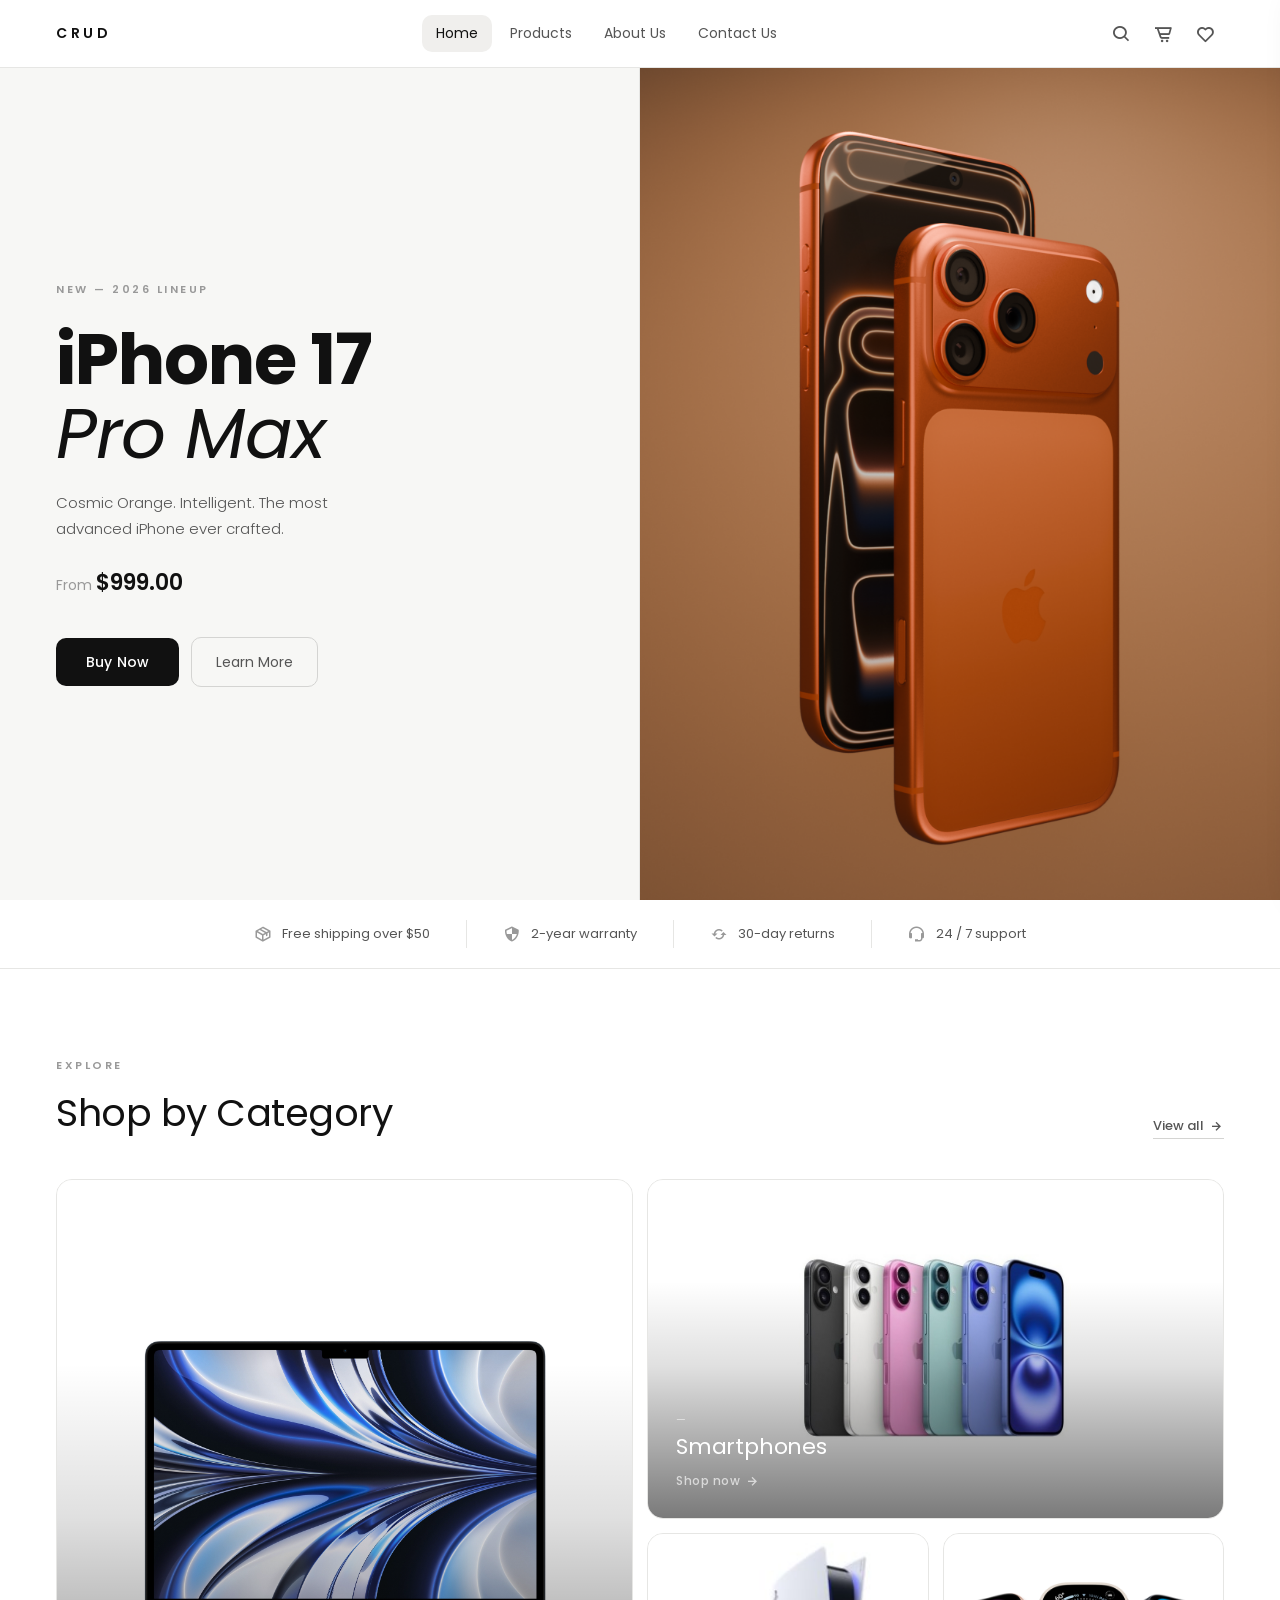
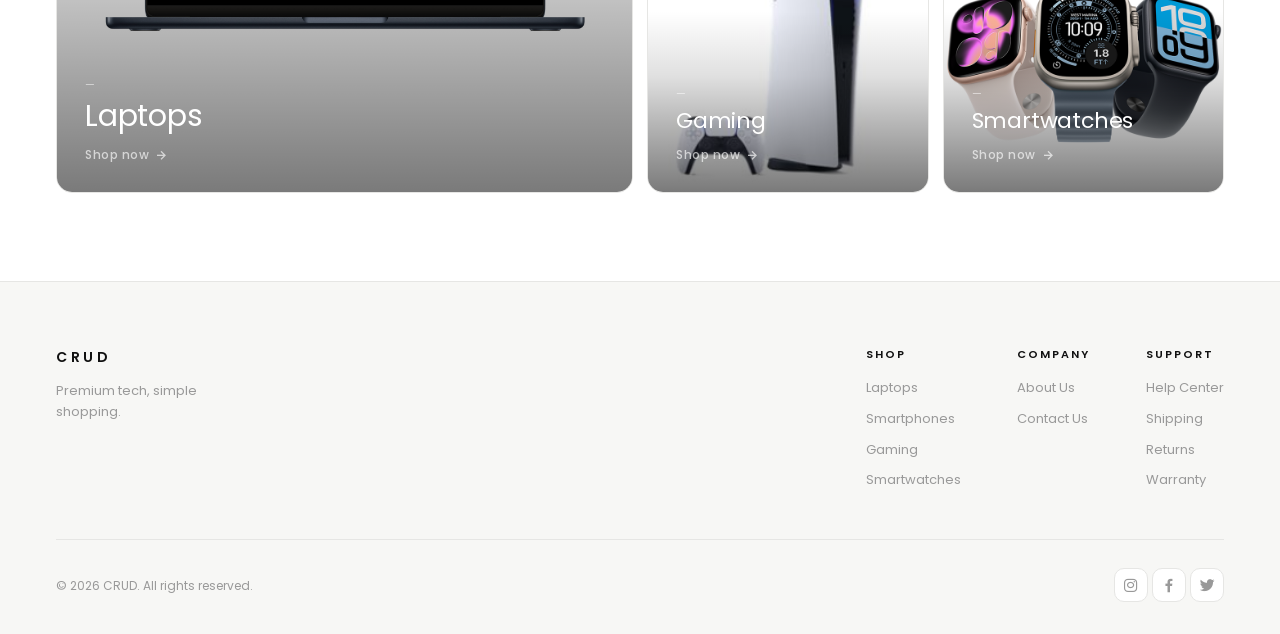
==== commit 8067b239: "Implement live category product counts Added live category product counts functionality to dynamical" ====
--- a/crud_store/index.html
+++ b/crud_store/index.html
@@ -87,7 +87,7 @@
                 </div>
             </a>
             <div class="cat-info">
-                <span class="cat-count">240 products</span>
+                <span class="cat-count" id="count-laptops">Loading…</span>
                 <h3 class="cat-name">Laptops</h3>
                 <a href="products.html?category=Laptops" class="cat-link">Shop now <i class='bx bx-right-arrow-alt'></i></a>
             </div>
@@ -101,7 +101,7 @@
                 </div>
             </a>
             <div class="cat-info">
-                <span class="cat-count">240 products</span>
+                <span class="cat-count" id="count-smartphones">Loading…</span>
                 <h3 class="cat-name">Smartphones</h3>
                 <a href="products.html?category=Smartphones" class="cat-link">Shop now <i class='bx bx-right-arrow-alt'></i></a>
             </div>
@@ -115,7 +115,7 @@
                 </div>
             </a>
             <div class="cat-info">
-                <span class="cat-count">180 products</span>
+                <span class="cat-count" id="count-gaming">Loading…</span>
                 <h3 class="cat-name">Gaming</h3>
                 <a href="products.html?category=Gaming" class="cat-link">Shop now <i class='bx bx-right-arrow-alt'></i></a>
             </div>
@@ -129,7 +129,7 @@
                 </div>
             </a>
             <div class="cat-info">
-                <span class="cat-count">95 products</span>
+                <span class="cat-count" id="count-smartwatches">Loading…</span>
                 <h3 class="cat-name">Smartwatches</h3>
                 <a href="products.html?category=Smartwatches" class="cat-link">Shop now <i class='bx bx-right-arrow-alt'></i></a>
             </div>
@@ -203,6 +203,37 @@
     }
 }
 loadHeroBanner();
+
+/* ── Live category product counts (pulled from the database via products.php) ── */
+async function loadCategoryCounts() {
+    const countEls = {
+        Laptops:       document.getElementById('count-laptops'),
+        Smartphones:   document.getElementById('count-smartphones'),
+        Gaming:        document.getElementById('count-gaming'),
+        Smartwatches:  document.getElementById('count-smartwatches'),
+    };
+
+    try {
+        const res = await fetch('api/products.php');
+        const products = await res.json();
+
+        // Tally how many products fall under each category
+        const counts = { Laptops: 0, Smartphones: 0, Gaming: 0, Smartwatches: 0 };
+        products.forEach(p => {
+            if (counts.hasOwnProperty(p.category)) counts[p.category]++;
+        });
+
+        Object.keys(countEls).forEach(cat => {
+            const el = countEls[cat];
+            if (el) el.textContent = `${counts[cat]} product${counts[cat] === 1 ? '' : 's'}`;
+        });
+    } catch (err) {
+        console.error('Failed loading category counts:', err);
+        // Fall back to a neutral label rather than leaving "Loading…" stuck
+        Object.values(countEls).forEach(el => { if (el) el.textContent = '—'; });
+    }
+}
+loadCategoryCounts();
 </script>
 
 <script src="cart.js"></script>
